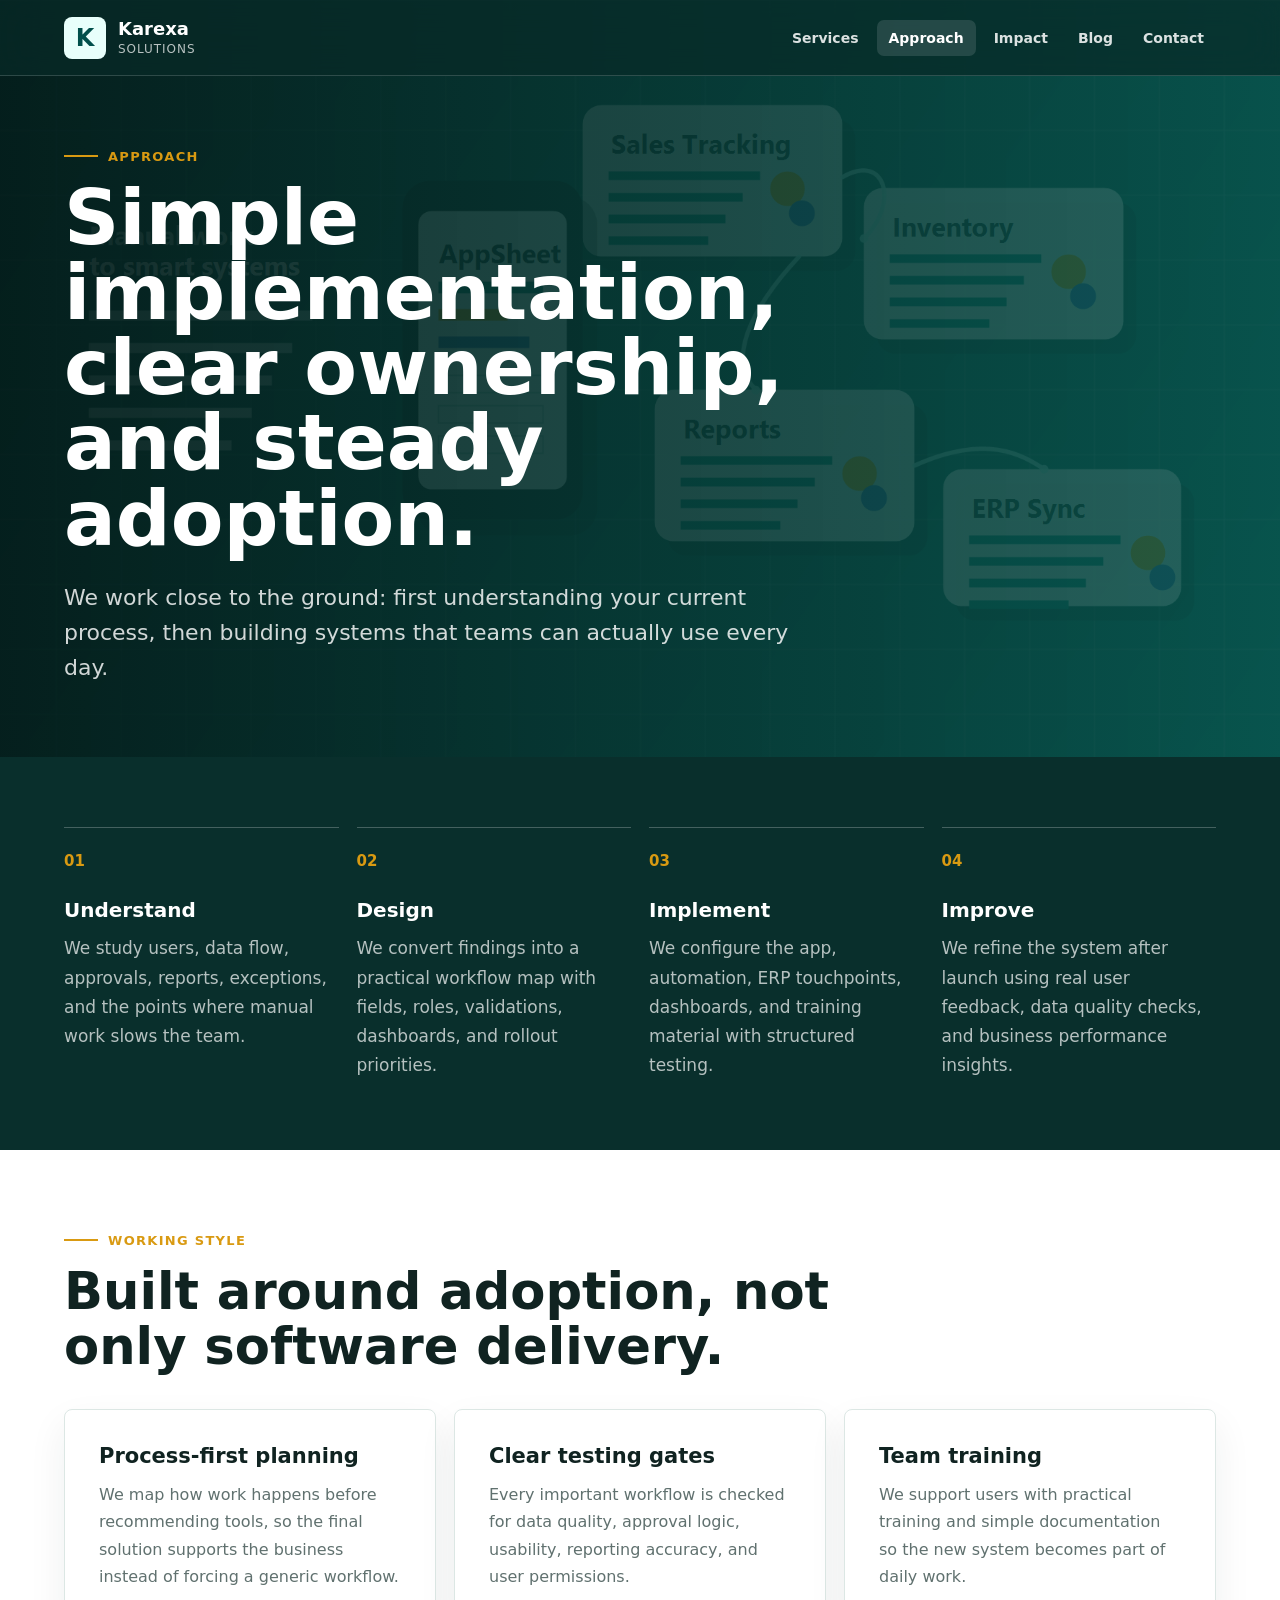
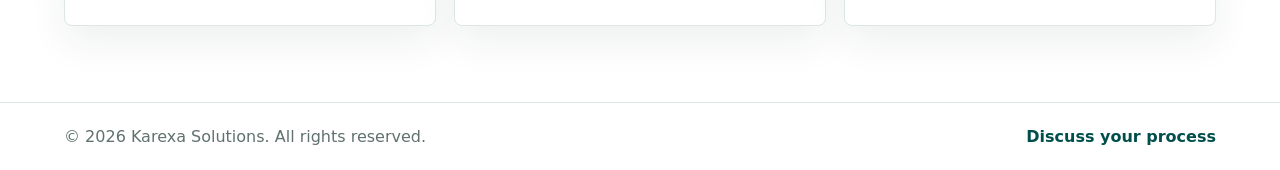
==== approach.html @ 41b02aa0 "Add standalone website pages" ====
<!doctype html>
<html lang="en">
  <head>
    <meta charset="utf-8" />
    <meta name="viewport" content="width=device-width, initial-scale=1" />
    <title>Approach | Karexa Solutions</title>
    <meta
      name="description"
      content="Learn how Karexa Solutions studies, designs, implements, and improves digital workflows for small and growing businesses."
    />
    <link rel="stylesheet" href="site.css" />
  </head>
  <body>
    <header class="site-header">
      <a class="brand" href="index.html" aria-label="Karexa Solutions home">
        <span class="brand-mark">K</span>
        <span>
          <strong>Karexa</strong>
          <small>Solutions</small>
        </span>
      </a>
      <button class="menu-toggle" type="button" aria-expanded="false" aria-controls="site-nav">
        <span></span>
        <span></span>
        <span></span>
      </button>
      <nav id="site-nav" class="site-nav" aria-label="Primary navigation">
        <a href="services.html">Services</a>
        <a class="active" href="approach.html">Approach</a>
        <a href="impact.html">Impact</a>
        <a href="blog.html">Blog</a>
        <a href="contact.html">Contact</a>
      </nav>
    </header>

    <main>
      <section class="page-hero">
        <span class="section-kicker">Approach</span>
        <h1>Simple implementation, clear ownership, and steady adoption.</h1>
        <p>
          We work close to the ground: first understanding your current process,
          then building systems that teams can actually use every day.
        </p>
      </section>

      <section class="approach process-page">
        <div class="steps">
          <article>
            <span>01</span>
            <h3>Understand</h3>
            <p>We study users, data flow, approvals, reports, exceptions, and the points where manual work slows the team.</p>
          </article>
          <article>
            <span>02</span>
            <h3>Design</h3>
            <p>We convert findings into a practical workflow map with fields, roles, validations, dashboards, and rollout priorities.</p>
          </article>
          <article>
            <span>03</span>
            <h3>Implement</h3>
            <p>We configure the app, automation, ERP touchpoints, dashboards, and training material with structured testing.</p>
          </article>
          <article>
            <span>04</span>
            <h3>Improve</h3>
            <p>We refine the system after launch using real user feedback, data quality checks, and business performance insights.</p>
          </article>
        </div>
      </section>

      <section class="section">
        <div class="section-head">
          <span class="section-kicker">Working style</span>
          <h2>Built around adoption, not only software delivery.</h2>
        </div>
        <div class="feature-list">
          <article>
            <h3>Process-first planning</h3>
            <p>We map how work happens before recommending tools, so the final solution supports the business instead of forcing a generic workflow.</p>
          </article>
          <article>
            <h3>Clear testing gates</h3>
            <p>Every important workflow is checked for data quality, approval logic, usability, reporting accuracy, and user permissions.</p>
          </article>
          <article>
            <h3>Team training</h3>
            <p>We support users with practical training and simple documentation so the new system becomes part of daily work.</p>
          </article>
        </div>
      </section>
    </main>

    <footer class="footer">
      <p>&copy; <span id="year"></span> Karexa Solutions. All rights reserved.</p>
      <a href="contact.html">Discuss your process</a>
    </footer>

    <script src="site.js"></script>
  </body>
</html>
---- site.css ----
:root {
  --ink: #102321;
  --muted: #60716f;
  --line: #dce7e4;
  --paper: #ffffff;
  --mist: #f4f8f7;
  --teal: #00796f;
  --teal-dark: #004f4b;
  --blue: #315f9f;
  --gold: #d99a12;
  --coral: #d95845;
  --shadow: 0 22px 60px rgba(12, 43, 40, 0.12);
  font-family: Inter, ui-sans-serif, system-ui, -apple-system, BlinkMacSystemFont, "Segoe UI", sans-serif;
}

* {
  box-sizing: border-box;
}

html {
  scroll-behavior: smooth;
}

body {
  margin: 0;
  color: var(--ink);
  background: var(--paper);
}

body.nav-open {
  overflow: hidden;
}

a {
  color: inherit;
}

.site-header {
  position: fixed;
  inset: 0 0 auto 0;
  z-index: 20;
  display: flex;
  align-items: center;
  justify-content: space-between;
  gap: 24px;
  height: 76px;
  padding: 0 clamp(20px, 5vw, 70px);
  color: #ffffff;
  background: rgba(7, 42, 39, 0.72);
  border-bottom: 1px solid rgba(255, 255, 255, 0.16);
  backdrop-filter: blur(18px);
}

.brand {
  display: inline-flex;
  align-items: center;
  gap: 12px;
  text-decoration: none;
  min-width: 0;
}

.brand-mark {
  display: grid;
  place-items: center;
  width: 42px;
  height: 42px;
  border-radius: 8px;
  color: var(--teal-dark);
  background: #e8fffb;
  font-weight: 850;
  font-size: 24px;
}

.brand strong,
.brand small {
  display: block;
  line-height: 1;
}

.brand strong {
  font-size: 18px;
}

.brand small {
  margin-top: 5px;
  color: rgba(255, 255, 255, 0.72);
  font-size: 12px;
  letter-spacing: 0.08em;
  text-transform: uppercase;
}

.site-nav {
  display: flex;
  align-items: center;
  gap: 6px;
}

.site-nav a {
  padding: 10px 12px;
  border-radius: 7px;
  color: rgba(255, 255, 255, 0.86);
  font-size: 14px;
  font-weight: 700;
  text-decoration: none;
}

.site-nav a:hover,
.site-nav a:focus-visible,
.site-nav a.active {
  color: #ffffff;
  background: rgba(255, 255, 255, 0.12);
  outline: none;
}

.site-nav .nav-dashboard {
  margin-left: 8px;
  color: #07312e;
  background: #e7fffb;
}

.menu-toggle {
  display: none;
  width: 44px;
  height: 44px;
  padding: 0;
  border: 1px solid rgba(255, 255, 255, 0.26);
  border-radius: 8px;
  background: rgba(255, 255, 255, 0.08);
}

.menu-toggle span {
  display: block;
  width: 20px;
  height: 2px;
  margin: 5px auto;
  background: #ffffff;
}

.hero {
  position: relative;
  display: grid;
  align-items: center;
  min-height: min(780px, 88vh);
  padding: 128px clamp(20px, 5vw, 70px) 76px;
  overflow: hidden;
  color: #ffffff;
}

.hero-media,
.hero-overlay {
  position: absolute;
  inset: 0;
}

.hero-media {
  background-image: url("assets/karexa-workflow-hero.png");
  background-size: cover;
  background-position: center;
  transform: scale(1.02);
}

.hero-overlay {
  background:
    linear-gradient(90deg, rgba(4, 29, 27, 0.94) 0%, rgba(4, 29, 27, 0.78) 43%, rgba(4, 29, 27, 0.18) 100%),
    linear-gradient(0deg, rgba(4, 29, 27, 0.62), rgba(4, 29, 27, 0.08));
}

.hero-content {
  position: relative;
  max-width: 780px;
}

.eyebrow,
.section-kicker {
  display: inline-flex;
  align-items: center;
  gap: 10px;
  margin: 0 0 16px;
  color: var(--gold);
  font-size: 13px;
  font-weight: 850;
  letter-spacing: 0.1em;
  text-transform: uppercase;
}

.eyebrow::before,
.section-kicker::before {
  content: "";
  width: 34px;
  height: 2px;
  background: currentColor;
}

h1,
h2,
h3,
p {
  margin: 0;
}

h1 {
  max-width: 720px;
  font-size: clamp(54px, 9vw, 112px);
  line-height: 0.95;
  letter-spacing: 0;
}

.hero-copy {
  max-width: 690px;
  margin-top: 26px;
  color: rgba(255, 255, 255, 0.86);
  font-size: clamp(18px, 2.1vw, 23px);
  line-height: 1.55;
}

.hero-actions {
  display: flex;
  flex-wrap: wrap;
  gap: 14px;
  margin-top: 36px;
}

.button {
  display: inline-flex;
  align-items: center;
  justify-content: center;
  min-height: 48px;
  padding: 0 20px;
  border-radius: 7px;
  font-weight: 800;
  text-decoration: none;
}

.button.primary {
  color: #ffffff;
  background: var(--teal);
}

.button.secondary {
  color: #ffffff;
  border: 1px solid rgba(255, 255, 255, 0.44);
  background: rgba(255, 255, 255, 0.08);
}

.button.full {
  width: 100%;
}

.page-hero {
  padding: 142px clamp(20px, 5vw, 70px) 72px;
  color: #ffffff;
  background:
    linear-gradient(90deg, rgba(4, 29, 27, 0.94), rgba(8, 79, 73, 0.86)),
    url("assets/karexa-workflow-hero.png") center / cover;
}

.page-hero h1 {
  max-width: 900px;
  font-size: clamp(42px, 6vw, 82px);
  line-height: 0.98;
}

.page-hero p {
  max-width: 760px;
  margin-top: 24px;
  color: rgba(255, 255, 255, 0.82);
  font-size: clamp(17px, 2vw, 22px);
  line-height: 1.6;
}

.intro,
.section,
.approach,
.impact,
.contact {
  padding: 76px clamp(20px, 5vw, 70px);
}

.intro {
  display: grid;
  grid-template-columns: minmax(0, 0.86fr) minmax(0, 1.14fr);
  gap: clamp(28px, 5vw, 80px);
  align-items: start;
  background: var(--mist);
}

.intro h2,
.section-head h2,
.impact h2,
.contact h2 {
  font-size: clamp(30px, 4vw, 52px);
  line-height: 1.08;
  letter-spacing: 0;
}

.intro p,
.service-card p,
.steps p,
.contact p {
  color: var(--muted);
  font-size: 17px;
  line-height: 1.72;
}

.section-head {
  max-width: 860px;
  margin-bottom: 34px;
}

.service-grid {
  display: grid;
  grid-template-columns: repeat(5, minmax(0, 1fr));
  gap: 16px;
}

.service-card {
  min-width: 0;
  padding: 24px;
  border: 1px solid var(--line);
  border-radius: 8px;
  background: #ffffff;
  box-shadow: 0 16px 38px rgba(18, 49, 46, 0.07);
}

.service-icon {
  display: grid;
  place-items: center;
  width: 48px;
  height: 48px;
  margin-bottom: 22px;
  border-radius: 8px;
  color: #ffffff;
  background: var(--teal-dark);
  font-size: 14px;
  font-weight: 850;
}

.service-card:nth-child(2) .service-icon {
  background: var(--blue);
}

.service-card:nth-child(3) .service-icon {
  background: var(--gold);
  color: #2e2100;
}

.service-card:nth-child(4) .service-icon {
  background: var(--coral);
}

.service-card h3,
.steps h3 {
  margin-bottom: 12px;
  font-size: 20px;
  line-height: 1.2;
}

.detail-grid,
.blog-grid,
.metric-grid,
.feature-list {
  display: grid;
  gap: 18px;
}

.detail-grid {
  grid-template-columns: repeat(2, minmax(0, 1fr));
}

.detail-card,
.blog-card,
.metric-grid article,
.feature-list article {
  min-width: 0;
  padding: clamp(24px, 3vw, 34px);
  border: 1px solid var(--line);
  border-radius: 8px;
  background: #ffffff;
  box-shadow: 0 16px 38px rgba(18, 49, 46, 0.07);
}

.detail-card.wide {
  grid-column: 1 / -1;
}

.detail-card h2,
.blog-card h2 {
  margin-bottom: 14px;
  font-size: clamp(24px, 3vw, 34px);
  line-height: 1.08;
}

.detail-card p,
.blog-card p,
.metric-grid p,
.feature-list p {
  color: var(--muted);
  font-size: 16px;
  line-height: 1.72;
}

.detail-card ul {
  margin: 20px 0 0;
  padding-left: 20px;
  color: var(--ink);
  line-height: 1.8;
}

.detail-card li + li {
  margin-top: 8px;
}

.approach {
  background: #092f2c;
  color: #ffffff;
}

.approach .section-head h2 {
  color: #ffffff;
}

.steps {
  display: grid;
  grid-template-columns: repeat(4, minmax(0, 1fr));
  gap: 18px;
}

.steps article {
  padding-top: 24px;
  border-top: 1px solid rgba(255, 255, 255, 0.24);
}

.steps span {
  display: block;
  margin-bottom: 28px;
  color: var(--gold);
  font-weight: 900;
  font-size: 15px;
}

.steps p {
  color: rgba(255, 255, 255, 0.7);
}

.process-page {
  padding-top: 70px;
  padding-bottom: 70px;
}

.impact {
  display: grid;
  grid-template-columns: 1fr 1fr;
  gap: 18px;
  background: var(--mist);
}

.impact > div {
  padding: clamp(26px, 4vw, 46px);
  border-radius: 8px;
  background: #ffffff;
  border: 1px solid var(--line);
}

.impact h2 {
  font-size: clamp(26px, 3vw, 40px);
}

.use-case-list {
  display: flex;
  flex-wrap: wrap;
  gap: 12px;
}

.use-case-list span {
  display: inline-flex;
  align-items: center;
  min-height: 44px;
  padding: 0 16px;
  border: 1px solid var(--line);
  border-radius: 7px;
  color: var(--teal-dark);
  background: #f7fbfa;
  font-weight: 800;
}

.feature-list {
  grid-template-columns: repeat(3, minmax(0, 1fr));
}

.feature-list h3,
.metric-grid strong {
  display: block;
  margin-bottom: 12px;
  font-size: 21px;
  line-height: 1.2;
}

.metric-grid {
  grid-template-columns: repeat(4, minmax(0, 1fr));
}

.metric-grid strong {
  color: var(--teal-dark);
}

.contact-page {
  margin: 0;
}

.blog-grid {
  grid-template-columns: repeat(4, minmax(0, 1fr));
}

.blog-card span {
  display: inline-flex;
  margin-bottom: 18px;
  color: var(--gold);
  font-size: 13px;
  font-weight: 850;
  letter-spacing: 0.08em;
  text-transform: uppercase;
}

.blog-card h2 {
  font-size: clamp(22px, 2.4vw, 30px);
}

.blog-card a {
  display: inline-flex;
  margin-top: 22px;
  color: var(--teal-dark);
  font-weight: 850;
  text-decoration: none;
}

.contact {
  display: grid;
  grid-template-columns: minmax(0, 1fr) 380px;
  gap: clamp(28px, 6vw, 90px);
  align-items: center;
  color: #ffffff;
  background: linear-gradient(135deg, #07312e 0%, #0d6058 100%);
}

.contact p {
  max-width: 680px;
  margin-top: 20px;
  color: rgba(255, 255, 255, 0.72);
}

.contact-panel {
  padding: 22px;
  border: 1px solid rgba(255, 255, 255, 0.18);
  border-radius: 8px;
  background: rgba(255, 255, 255, 0.1);
  box-shadow: var(--shadow);
}

.contact-line {
  display: block;
  padding: 16px 0;
  border-bottom: 1px solid rgba(255, 255, 255, 0.18);
  text-decoration: none;
}

.contact-line span,
.contact-line strong {
  display: block;
}

.contact-line span {
  margin-bottom: 6px;
  color: rgba(255, 255, 255, 0.62);
  font-size: 13px;
  font-weight: 800;
  text-transform: uppercase;
}

.contact-line strong {
  overflow-wrap: anywhere;
  font-size: 18px;
}

.contact-panel .button {
  margin-top: 18px;
}

.footer {
  display: flex;
  justify-content: space-between;
  gap: 18px;
  padding: 24px clamp(20px, 5vw, 70px);
  color: var(--muted);
  background: #ffffff;
  border-top: 1px solid var(--line);
}

.footer a {
  color: var(--teal-dark);
  font-weight: 800;
  text-decoration: none;
}

@media (max-width: 1180px) {
  .service-grid {
    grid-template-columns: repeat(2, minmax(0, 1fr));
  }

  .steps,
  .blog-grid,
  .metric-grid {
    grid-template-columns: repeat(2, minmax(0, 1fr));
  }

  .feature-list {
    grid-template-columns: 1fr;
  }
}

@media (max-width: 820px) {
  .site-header {
    height: 70px;
  }

  .menu-toggle {
    display: block;
  }

  .site-nav {
    position: fixed;
    inset: 70px 0 auto 0;
    display: none;
    padding: 18px 20px 24px;
    background: rgba(6, 39, 36, 0.98);
    border-bottom: 1px solid rgba(255, 255, 255, 0.14);
  }

  body.nav-open .site-nav {
    display: grid;
    gap: 6px;
  }

  .site-nav .nav-dashboard {
    margin-left: 0;
    text-align: center;
  }

  .hero {
    min-height: 760px;
    padding-top: 114px;
  }

  .hero-overlay {
    background: linear-gradient(90deg, rgba(4, 29, 27, 0.94), rgba(4, 29, 27, 0.68));
  }

  .intro,
  .impact,
  .contact {
    grid-template-columns: 1fr;
  }

  .contact {
    padding-bottom: 44px;
  }

  .contact-panel {
    width: 100%;
  }
}

@media (max-width: 620px) {
  .brand small {
    display: none;
  }

  .hero-actions,
  .button {
    width: 100%;
  }

  .service-grid,
  .steps,
  .detail-grid,
  .blog-grid,
  .metric-grid {
    grid-template-columns: 1fr;
  }

  .intro,
  .section,
  .approach,
  .impact,
  .contact {
    padding-top: 54px;
    padding-bottom: 54px;
  }

  .footer {
    flex-direction: column;
  }
}
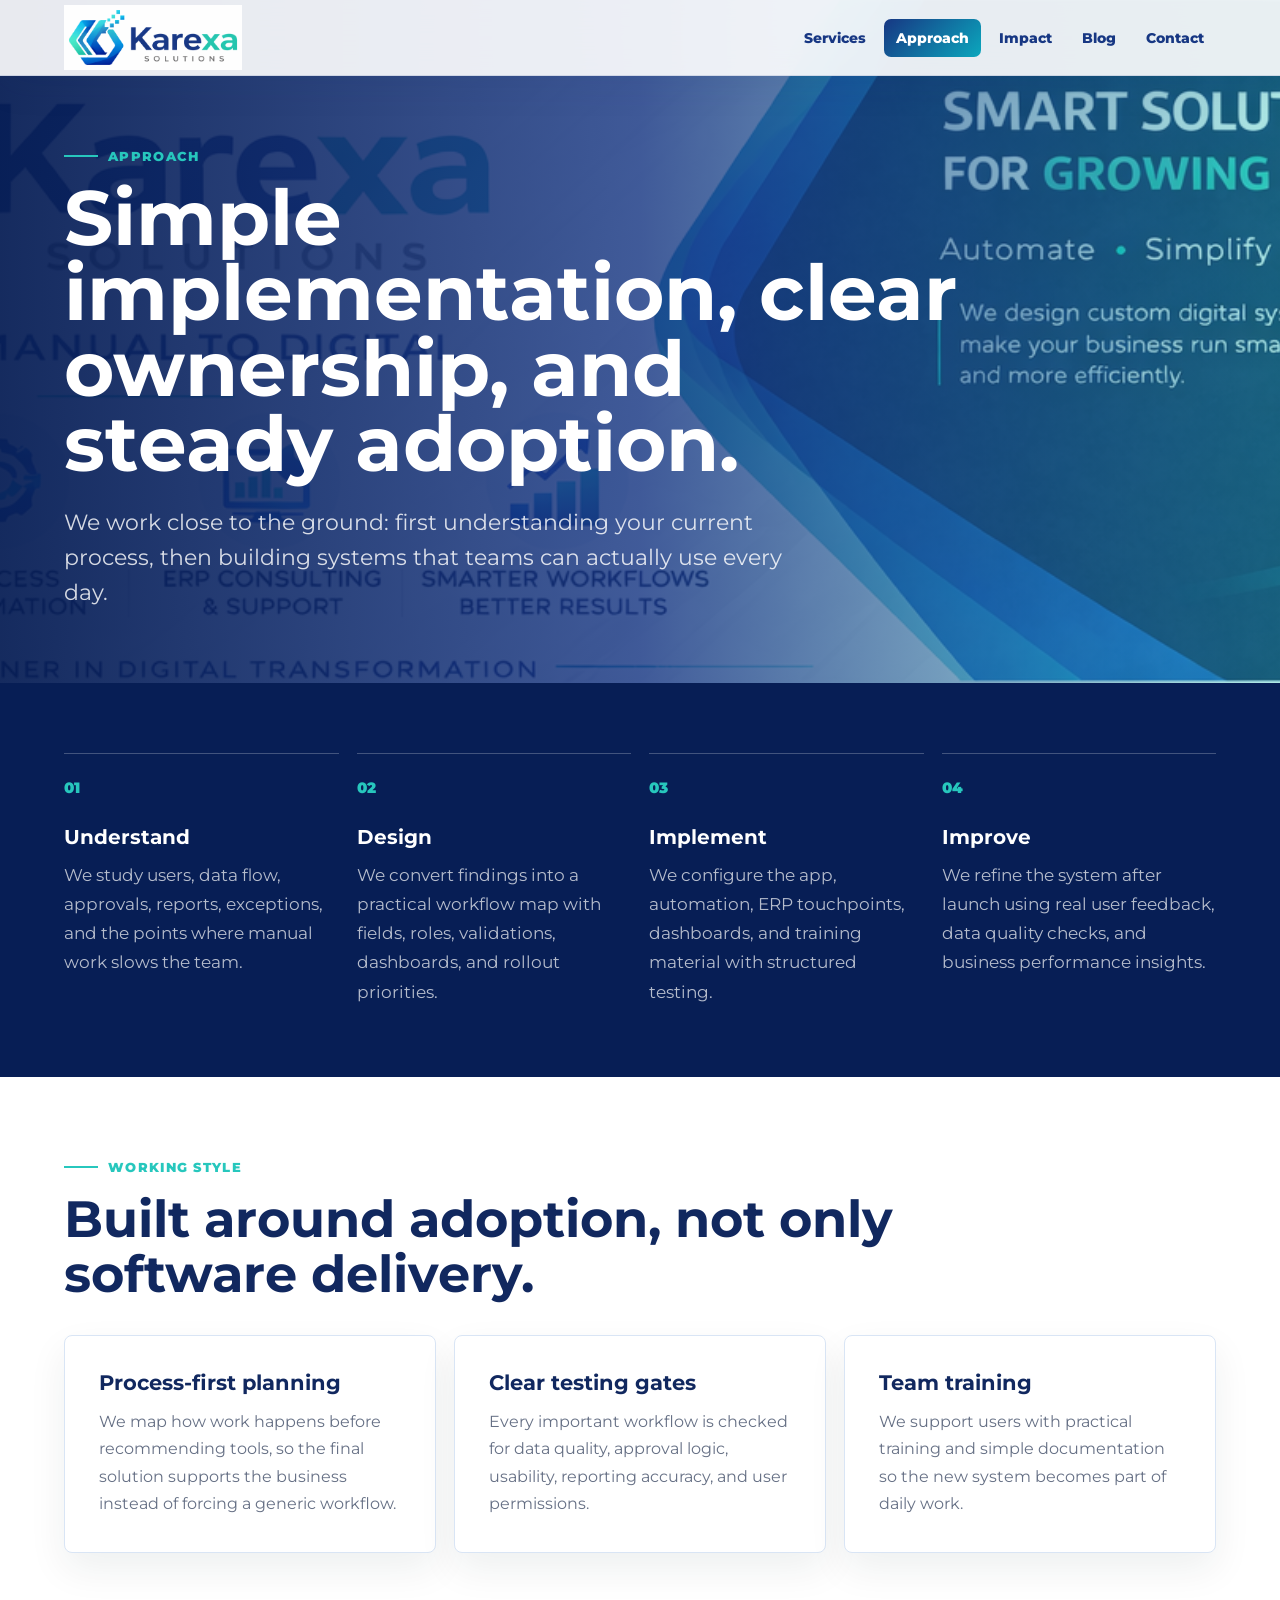
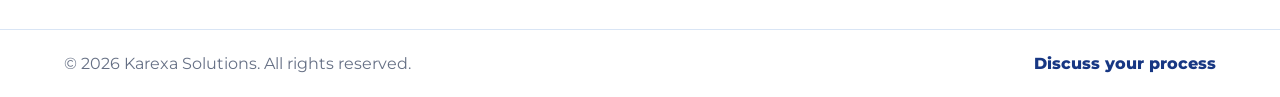
==== commit 9855dbc8: "Apply Karexa brand identity" ====
--- a/approach.html
+++ b/approach.html
@@ -13,11 +13,7 @@
   <body>
     <header class="site-header">
       <a class="brand" href="index.html" aria-label="Karexa Solutions home">
-        <span class="brand-mark">K</span>
-        <span>
-          <strong>Karexa</strong>
-          <small>Solutions</small>
-        </span>
+        <img class="brand-logo" src="assets/karexa-logo-web.png" alt="Karexa Solutions" />
       </a>
       <button class="menu-toggle" type="button" aria-expanded="false" aria-controls="site-nav">
         <span></span>
--- a/site.css
+++ b/site.css
@@ -1,16 +1,20 @@
+@import url("https://fonts.googleapis.com/css2?family=Montserrat:wght@400;500;600;700;800;900&display=swap");
+
 :root {
-  --ink: #102321;
-  --muted: #60716f;
-  --line: #dce7e4;
+  --ink: #11285f;
+  --muted: #667085;
+  --line: #d9e5f5;
   --paper: #ffffff;
-  --mist: #f4f8f7;
-  --teal: #00796f;
-  --teal-dark: #004f4b;
-  --blue: #315f9f;
-  --gold: #d99a12;
-  --coral: #d95845;
-  --shadow: 0 22px 60px rgba(12, 43, 40, 0.12);
-  font-family: Inter, ui-sans-serif, system-ui, -apple-system, BlinkMacSystemFont, "Segoe UI", sans-serif;
+  --mist: #f6fbff;
+  --teal: #27c7bd;
+  --teal-dark: #0ba7bd;
+  --blue: #176bd6;
+  --navy: #173783;
+  --deep-navy: #071e55;
+  --gold: #27c7bd;
+  --coral: #1698df;
+  --shadow: 0 24px 62px rgba(13, 45, 105, 0.14);
+  font-family: Montserrat, ui-sans-serif, system-ui, -apple-system, BlinkMacSystemFont, "Segoe UI", sans-serif;
 }
 
 * {
@@ -45,9 +49,10 @@
   gap: 24px;
   height: 76px;
   padding: 0 clamp(20px, 5vw, 70px);
-  color: #ffffff;
-  background: rgba(7, 42, 39, 0.72);
-  border-bottom: 1px solid rgba(255, 255, 255, 0.16);
+  color: var(--ink);
+  background: rgba(255, 255, 255, 0.9);
+  border-bottom: 1px solid rgba(23, 55, 131, 0.12);
+  box-shadow: 0 12px 34px rgba(8, 36, 93, 0.08);
   backdrop-filter: blur(18px);
 }
 
@@ -59,34 +64,10 @@
   min-width: 0;
 }
 
-.brand-mark {
-  display: grid;
-  place-items: center;
-  width: 42px;
-  height: 42px;
-  border-radius: 8px;
-  color: var(--teal-dark);
-  background: #e8fffb;
-  font-weight: 850;
-  font-size: 24px;
-}
-
-.brand strong,
-.brand small {
+.brand-logo {
   display: block;
-  line-height: 1;
-}
-
-.brand strong {
-  font-size: 18px;
-}
-
-.brand small {
-  margin-top: 5px;
-  color: rgba(255, 255, 255, 0.72);
-  font-size: 12px;
-  letter-spacing: 0.08em;
-  text-transform: uppercase;
+  width: clamp(138px, 15vw, 178px);
+  height: auto;
 }
 
 .site-nav {
@@ -98,9 +79,9 @@
 .site-nav a {
   padding: 10px 12px;
   border-radius: 7px;
-  color: rgba(255, 255, 255, 0.86);
+  color: var(--navy);
   font-size: 14px;
-  font-weight: 700;
+  font-weight: 800;
   text-decoration: none;
 }
 
@@ -108,7 +89,7 @@
 .site-nav a:focus-visible,
 .site-nav a.active {
   color: #ffffff;
-  background: rgba(255, 255, 255, 0.12);
+  background: linear-gradient(135deg, var(--navy), var(--teal-dark));
   outline: none;
 }
 
@@ -123,9 +104,9 @@
   width: 44px;
   height: 44px;
   padding: 0;
-  border: 1px solid rgba(255, 255, 255, 0.26);
+  border: 1px solid rgba(23, 55, 131, 0.22);
   border-radius: 8px;
-  background: rgba(255, 255, 255, 0.08);
+  background: rgba(23, 55, 131, 0.06);
 }
 
 .menu-toggle span {
@@ -133,7 +114,7 @@
   width: 20px;
   height: 2px;
   margin: 5px auto;
-  background: #ffffff;
+  background: var(--navy);
 }
 
 .hero {
@@ -153,7 +134,7 @@
 }
 
 .hero-media {
-  background-image: url("assets/karexa-workflow-hero.png");
+  background-image: url("assets/karexa-cover-web.png");
   background-size: cover;
   background-position: center;
   transform: scale(1.02);
@@ -161,8 +142,8 @@
 
 .hero-overlay {
   background:
-    linear-gradient(90deg, rgba(4, 29, 27, 0.94) 0%, rgba(4, 29, 27, 0.78) 43%, rgba(4, 29, 27, 0.18) 100%),
-    linear-gradient(0deg, rgba(4, 29, 27, 0.62), rgba(4, 29, 27, 0.08));
+    linear-gradient(90deg, rgba(7, 30, 85, 0.94) 0%, rgba(7, 30, 85, 0.74) 42%, rgba(7, 30, 85, 0.12) 100%),
+    linear-gradient(0deg, rgba(7, 30, 85, 0.5), rgba(39, 199, 189, 0.08));
 }
 
 .hero-content {
@@ -176,7 +157,7 @@
   align-items: center;
   gap: 10px;
   margin: 0 0 16px;
-  color: var(--gold);
+  color: var(--teal);
   font-size: 13px;
   font-weight: 850;
   letter-spacing: 0.1em;
@@ -233,7 +214,8 @@
 
 .button.primary {
   color: #ffffff;
-  background: var(--teal);
+  background: linear-gradient(135deg, var(--blue), var(--teal));
+  box-shadow: 0 14px 30px rgba(22, 107, 214, 0.22);
 }
 
 .button.secondary {
@@ -250,8 +232,8 @@
   padding: 142px clamp(20px, 5vw, 70px) 72px;
   color: #ffffff;
   background:
-    linear-gradient(90deg, rgba(4, 29, 27, 0.94), rgba(8, 79, 73, 0.86)),
-    url("assets/karexa-workflow-hero.png") center / cover;
+    linear-gradient(90deg, rgba(7, 30, 85, 0.94), rgba(23, 55, 131, 0.82), rgba(39, 199, 189, 0.36)),
+    url("assets/karexa-cover-web.png") center / cover;
 }
 
 .page-hero h1 {
@@ -330,22 +312,22 @@
   margin-bottom: 22px;
   border-radius: 8px;
   color: #ffffff;
-  background: var(--teal-dark);
+  background: linear-gradient(135deg, var(--teal), var(--blue));
   font-size: 14px;
   font-weight: 850;
 }
 
 .service-card:nth-child(2) .service-icon {
-  background: var(--blue);
+  background: linear-gradient(135deg, var(--blue), var(--navy));
 }
 
 .service-card:nth-child(3) .service-icon {
-  background: var(--gold);
-  color: #2e2100;
+  background: linear-gradient(135deg, var(--teal), #7df4ed);
+  color: var(--deep-navy);
 }
 
 .service-card:nth-child(4) .service-icon {
-  background: var(--coral);
+  background: linear-gradient(135deg, #1698df, var(--teal));
 }
 
 .service-card h3,
@@ -411,7 +393,7 @@
 }
 
 .approach {
-  background: #092f2c;
+  background: var(--deep-navy);
   color: #ffffff;
 }
 
@@ -433,7 +415,7 @@
 .steps span {
   display: block;
   margin-bottom: 28px;
-  color: var(--gold);
+  color: var(--teal);
   font-weight: 900;
   font-size: 15px;
 }
@@ -478,8 +460,8 @@
   padding: 0 16px;
   border: 1px solid var(--line);
   border-radius: 7px;
-  color: var(--teal-dark);
-  background: #f7fbfa;
+  color: var(--navy);
+  background: #f5fbff;
   font-weight: 800;
 }
 
@@ -500,7 +482,7 @@
 }
 
 .metric-grid strong {
-  color: var(--teal-dark);
+  color: var(--navy);
 }
 
 .contact-page {
@@ -514,7 +496,7 @@
 .blog-card span {
   display: inline-flex;
   margin-bottom: 18px;
-  color: var(--gold);
+  color: var(--teal-dark);
   font-size: 13px;
   font-weight: 850;
   letter-spacing: 0.08em;
@@ -528,7 +510,7 @@
 .blog-card a {
   display: inline-flex;
   margin-top: 22px;
-  color: var(--teal-dark);
+  color: var(--navy);
   font-weight: 850;
   text-decoration: none;
 }
@@ -539,7 +521,9 @@
   gap: clamp(28px, 6vw, 90px);
   align-items: center;
   color: #ffffff;
-  background: linear-gradient(135deg, #07312e 0%, #0d6058 100%);
+  background:
+    linear-gradient(135deg, rgba(7, 30, 85, 0.96) 0%, rgba(23, 55, 131, 0.92) 58%, rgba(39, 199, 189, 0.88) 100%),
+    url("assets/karexa-cover-web.png") center / cover;
 }
 
 .contact p {
@@ -596,7 +580,7 @@
 }
 
 .footer a {
-  color: var(--teal-dark);
+  color: var(--navy);
   font-weight: 800;
   text-decoration: none;
 }
@@ -631,8 +615,12 @@
     inset: 70px 0 auto 0;
     display: none;
     padding: 18px 20px 24px;
-    background: rgba(6, 39, 36, 0.98);
+    background: rgba(7, 30, 85, 0.98);
     border-bottom: 1px solid rgba(255, 255, 255, 0.14);
+  }
+
+  .site-nav a {
+    color: rgba(255, 255, 255, 0.88);
   }
 
   body.nav-open .site-nav {
@@ -651,7 +639,7 @@
   }
 
   .hero-overlay {
-    background: linear-gradient(90deg, rgba(4, 29, 27, 0.94), rgba(4, 29, 27, 0.68));
+    background: linear-gradient(90deg, rgba(7, 30, 85, 0.94), rgba(7, 30, 85, 0.72));
   }
 
   .intro,
@@ -670,8 +658,8 @@
 }
 
 @media (max-width: 620px) {
-  .brand small {
-    display: none;
+  .brand-logo {
+    width: 136px;
   }
 
   .hero-actions,
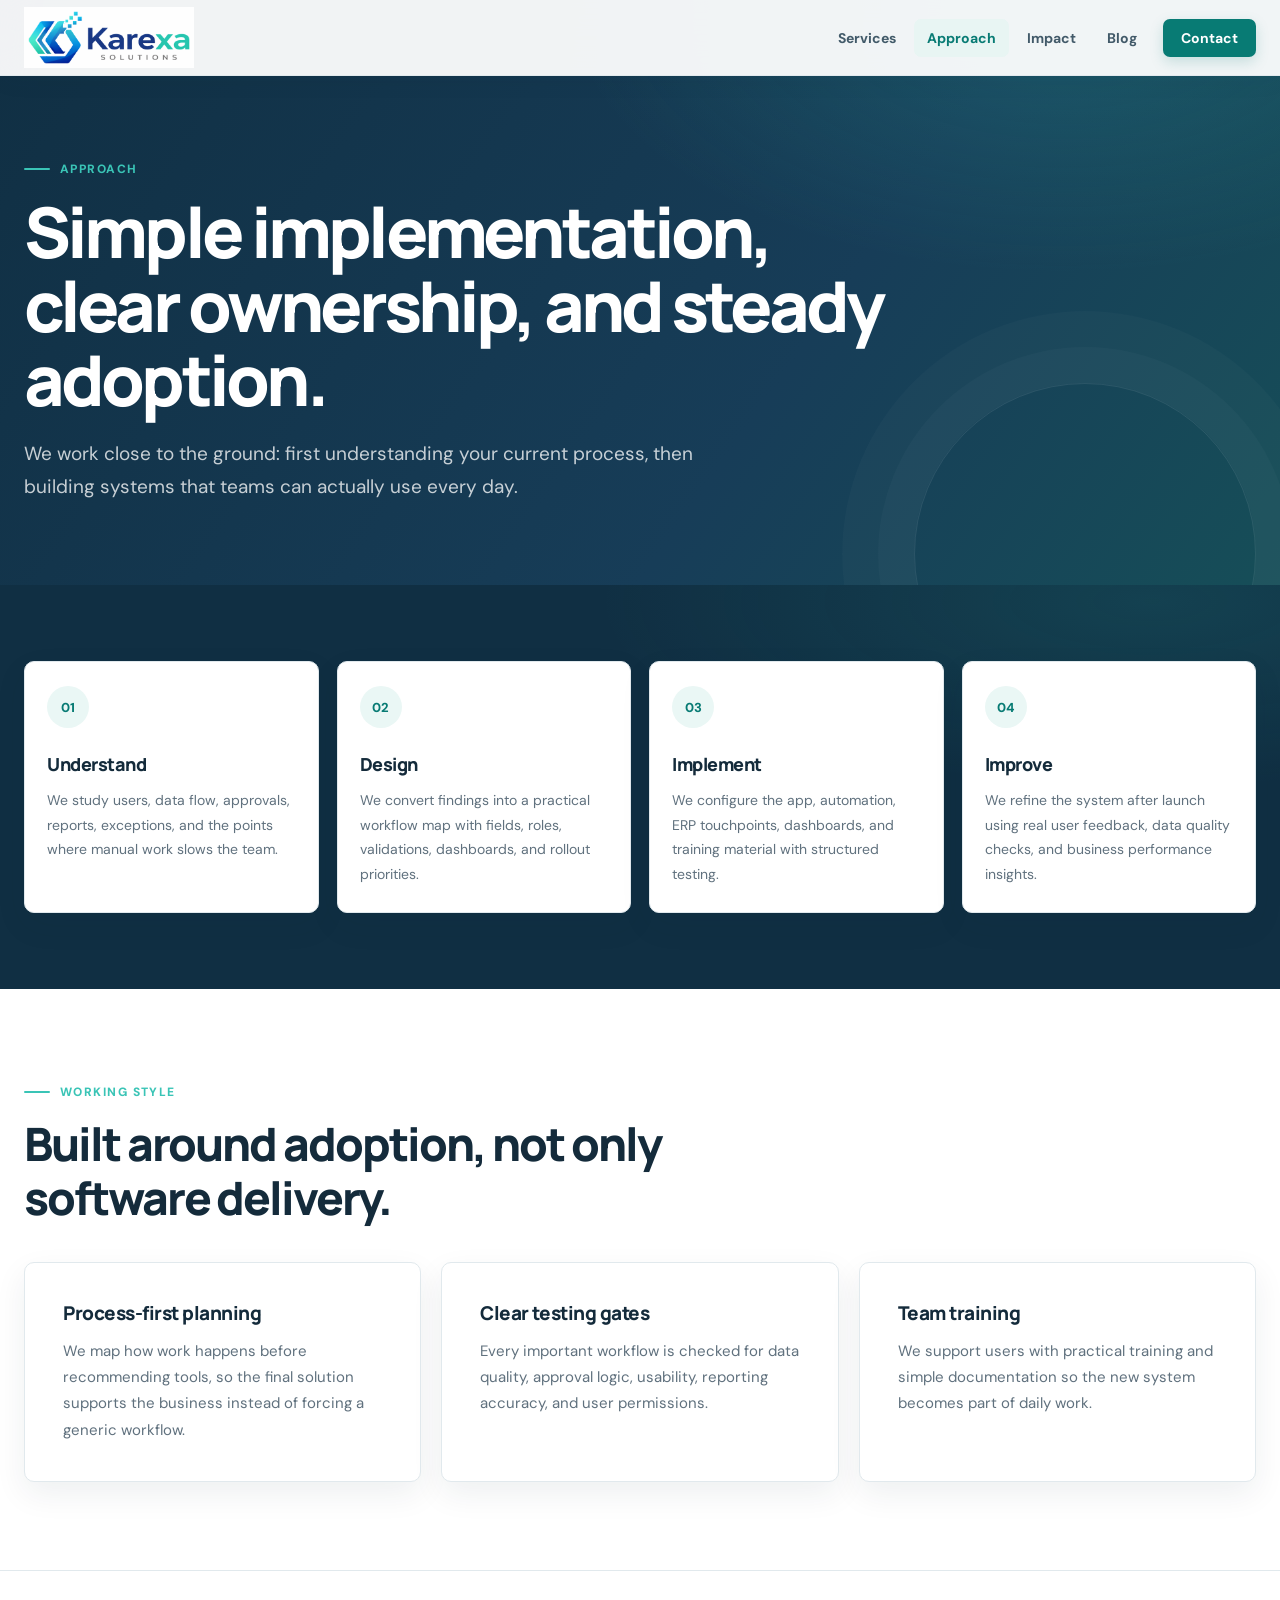
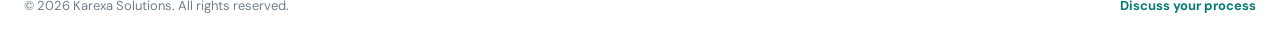
==== commit 9d52e5f6: "Redesign website with a cohesive professional layout Co-authored-by: Copilot <223556219+Copilot@user" ====
--- a/approach.html
+++ b/approach.html
@@ -8,7 +8,7 @@
       name="description"
       content="Learn how Karexa Solutions studies, designs, implements, and improves digital workflows for small and growing businesses."
     />
-    <link rel="stylesheet" href="site.css" />
+    <link rel="stylesheet" href="site.css?v=professional-20261020" />
   </head>
   <body>
     <header class="site-header">
--- a/site.css
+++ b/site.css
@@ -1,20 +1,26 @@
-@import url("https://fonts.googleapis.com/css2?family=Montserrat:wght@400;500;600;700;800;900&display=swap");
+@import url("https://fonts.googleapis.com/css2?family=DM+Sans:wght@400;500;600;700&family=Manrope:wght@400;500;600;700;800&display=swap");
 
 :root {
-  --ink: #11285f;
-  --muted: #667085;
-  --line: #d9e5f5;
+  color-scheme: light;
+  --ink: #142b3b;
+  --muted: #60717e;
+  --line: #e1e9ed;
   --paper: #ffffff;
-  --mist: #f6fbff;
-  --teal: #27c7bd;
-  --teal-dark: #0ba7bd;
-  --blue: #176bd6;
-  --navy: #173783;
-  --deep-navy: #071e55;
-  --gold: #27c7bd;
-  --coral: #1698df;
-  --shadow: 0 24px 62px rgba(13, 45, 105, 0.14);
-  font-family: Montserrat, ui-sans-serif, system-ui, -apple-system, BlinkMacSystemFont, "Segoe UI", sans-serif;
+  --mist: #f4f8f8;
+  --teal: #0c9b91;
+  --teal-dark: #087b74;
+  --blue: #2468c9;
+  --navy: #173d58;
+  --deep-navy: #102f43;
+  --gold: #e7a938;
+  --shadow: 0 22px 60px rgba(20, 43, 59, 0.12);
+  --soft-shadow: 0 12px 32px rgba(20, 43, 59, 0.07);
+  --content-width: 1240px;
+  font-family: "DM Sans", ui-sans-serif, system-ui, -apple-system, BlinkMacSystemFont, "Segoe UI", sans-serif;
+  font-synthesis: none;
+  text-rendering: optimizeLegibility;
+  -webkit-font-smoothing: antialiased;
+  -moz-osx-font-smoothing: grayscale;
 }
 
 * {
@@ -23,6 +29,7 @@
 
 html {
   scroll-behavior: smooth;
+  scroll-padding-top: 92px;
 }
 
 body {
@@ -39,64 +46,83 @@
   color: inherit;
 }
 
+button,
+input,
+select,
+textarea {
+  font: inherit;
+}
+
 .site-header {
   position: fixed;
-  inset: 0 0 auto 0;
+  inset: 0 0 auto;
   z-index: 20;
   display: flex;
   align-items: center;
   justify-content: space-between;
-  gap: 24px;
+  gap: 28px;
   height: 76px;
-  padding: 0 clamp(20px, 5vw, 70px);
-  color: var(--ink);
-  background: rgba(255, 255, 255, 0.9);
-  border-bottom: 1px solid rgba(23, 55, 131, 0.12);
-  box-shadow: 0 12px 34px rgba(8, 36, 93, 0.08);
+  padding: 0 max(24px, calc((100vw - var(--content-width)) / 2));
+  border-bottom: 1px solid rgba(225, 233, 237, 0.86);
+  background: rgba(255, 255, 255, 0.94);
+  box-shadow: 0 5px 24px rgba(20, 43, 59, 0.045);
   backdrop-filter: blur(18px);
 }
 
 .brand {
   display: inline-flex;
   align-items: center;
-  gap: 12px;
+  min-width: 0;
   text-decoration: none;
-  min-width: 0;
 }
 
 .brand-logo {
   display: block;
-  width: clamp(138px, 15vw, 178px);
+  width: clamp(138px, 15vw, 170px);
   height: auto;
 }
 
 .site-nav {
   display: flex;
   align-items: center;
-  gap: 6px;
+  gap: 5px;
 }
 
 .site-nav a {
-  padding: 10px 12px;
+  padding: 10px 13px;
   border-radius: 7px;
-  color: var(--navy);
+  color: #425a69;
   font-size: 14px;
-  font-weight: 800;
+  font-weight: 700;
   text-decoration: none;
+  transition: color 160ms ease, background 160ms ease;
 }
 
 .site-nav a:hover,
-.site-nav a:focus-visible,
+.site-nav a:focus-visible {
+  color: var(--teal-dark);
+  background: #edf8f6;
+  outline: none;
+}
+
 .site-nav a.active {
+  color: var(--teal-dark);
+  background: #e8f5f3;
+}
+
+.site-nav a:last-child {
+  margin-left: 8px;
+  padding-right: 18px;
+  padding-left: 18px;
   color: #ffffff;
-  background: linear-gradient(135deg, var(--navy), var(--teal-dark));
-  outline: none;
-}
-
-.site-nav .nav-dashboard {
-  margin-left: 8px;
-  color: #07312e;
-  background: #e7fffb;
+  background: var(--teal-dark);
+  box-shadow: 0 5px 14px rgba(8, 123, 116, 0.18);
+}
+
+.site-nav a:last-child:hover,
+.site-nav a:last-child:focus-visible {
+  color: #ffffff;
+  background: #066a64;
 }
 
 .menu-toggle {
@@ -104,51 +130,59 @@
   width: 44px;
   height: 44px;
   padding: 0;
-  border: 1px solid rgba(23, 55, 131, 0.22);
-  border-radius: 8px;
-  background: rgba(23, 55, 131, 0.06);
+  border: 1px solid var(--line);
+  border-radius: 9px;
+  background: #ffffff;
+  cursor: pointer;
 }
 
 .menu-toggle span {
   display: block;
-  width: 20px;
+  width: 19px;
   height: 2px;
   margin: 5px auto;
+  border-radius: 2px;
   background: var(--navy);
 }
 
 .hero {
   position: relative;
   display: grid;
-  align-items: center;
-  min-height: min(780px, 88vh);
-  padding: 128px clamp(20px, 5vw, 70px) 76px;
+  align-items: start;
+  min-height: 710px;
+  padding: max(128px, calc(76px + 28.125vw + 46px)) max(24px, calc((100vw - var(--content-width)) / 2)) 88px;
   overflow: hidden;
   color: #ffffff;
+  background:
+    radial-gradient(ellipse at 82% 78%, rgba(14, 155, 145, 0.22), transparent 34%),
+    linear-gradient(135deg, #102f43 0%, #173d58 58%, #124f5a 100%);
 }
 
 .hero-media,
 .hero-overlay {
   position: absolute;
-  inset: 0;
 }
 
 .hero-media {
+  inset: 76px 0 auto;
+  height: 28.125vw;
   background-image: url("assets/karexa-cover-web.png");
-  background-size: cover;
-  background-position: center;
-  transform: scale(1.02);
+  background-position: center top;
+  background-repeat: no-repeat;
+  background-size: 100% 100%;
 }
 
 .hero-overlay {
+  inset: calc(76px + 28.125vw) 0 0;
   background:
-    linear-gradient(90deg, rgba(7, 30, 85, 0.94) 0%, rgba(7, 30, 85, 0.74) 42%, rgba(7, 30, 85, 0.12) 100%),
-    linear-gradient(0deg, rgba(7, 30, 85, 0.5), rgba(39, 199, 189, 0.08));
+    radial-gradient(ellipse at 82% 80%, rgba(17, 158, 147, 0.16), transparent 42%),
+    linear-gradient(90deg, rgba(16, 47, 67, 0.98), rgba(23, 61, 88, 0.94) 64%, rgba(18, 79, 90, 0.88));
 }
 
 .hero-content {
   position: relative;
-  max-width: 780px;
+  z-index: 1;
+  width: min(100%, 790px);
 }
 
 .eyebrow,
@@ -157,19 +191,22 @@
   align-items: center;
   gap: 10px;
   margin: 0 0 16px;
-  color: var(--teal);
-  font-size: 13px;
-  font-weight: 850;
-  letter-spacing: 0.1em;
+  color: #3ac4b6;
+  font-size: 12px;
+  font-weight: 800;
+  letter-spacing: 0.12em;
+  line-height: 1.5;
   text-transform: uppercase;
 }
 
 .eyebrow::before,
 .section-kicker::before {
+  width: 26px;
+  height: 2px;
+  flex: 0 0 auto;
+  border-radius: 2px;
+  background: currentColor;
   content: "";
-  width: 34px;
-  height: 2px;
-  background: currentColor;
 }
 
 h1,
@@ -179,49 +216,73 @@
   margin: 0;
 }
 
+h1,
+h2,
+h3 {
+  font-family: Manrope, "DM Sans", ui-sans-serif, system-ui, sans-serif;
+}
+
 h1 {
-  max-width: 720px;
-  font-size: clamp(54px, 9vw, 112px);
-  line-height: 0.95;
-  letter-spacing: 0;
+  max-width: 780px;
+  font-size: clamp(48px, 7vw, 82px);
+  font-weight: 800;
+  letter-spacing: -0.055em;
+  line-height: 1.02;
 }
 
 .hero-copy {
-  max-width: 690px;
-  margin-top: 26px;
-  color: rgba(255, 255, 255, 0.86);
-  font-size: clamp(18px, 2.1vw, 23px);
-  line-height: 1.55;
+  max-width: 700px;
+  margin-top: 23px;
+  color: rgba(255, 255, 255, 0.78);
+  font-size: clamp(17px, 1.8vw, 20px);
+  line-height: 1.75;
 }
 
 .hero-actions {
   display: flex;
   flex-wrap: wrap;
-  gap: 14px;
-  margin-top: 36px;
+  gap: 12px;
+  margin-top: 30px;
 }
 
 .button {
   display: inline-flex;
+  min-height: 50px;
   align-items: center;
   justify-content: center;
-  min-height: 48px;
-  padding: 0 20px;
+  padding: 0 22px;
+  border: 1px solid transparent;
   border-radius: 7px;
+  font-size: 14px;
   font-weight: 800;
+  text-align: center;
   text-decoration: none;
+  transition: transform 160ms ease, background 160ms ease, box-shadow 160ms ease;
+}
+
+.button:hover {
+  transform: translateY(-2px);
 }
 
 .button.primary {
   color: #ffffff;
-  background: linear-gradient(135deg, var(--blue), var(--teal));
-  box-shadow: 0 14px 30px rgba(22, 107, 214, 0.22);
+  background: var(--teal);
+  box-shadow: 0 9px 22px rgba(12, 155, 145, 0.22);
+}
+
+.button.primary:hover {
+  background: var(--teal-dark);
+  box-shadow: 0 12px 28px rgba(12, 155, 145, 0.28);
 }
 
 .button.secondary {
   color: #ffffff;
-  border: 1px solid rgba(255, 255, 255, 0.44);
-  background: rgba(255, 255, 255, 0.08);
+  border-color: rgba(255, 255, 255, 0.34);
+  background: rgba(255, 255, 255, 0.06);
+}
+
+.button.secondary:hover {
+  background: rgba(255, 255, 255, 0.13);
 }
 
 .button.full {
@@ -229,25 +290,49 @@
 }
 
 .page-hero {
-  padding: 142px clamp(20px, 5vw, 70px) 72px;
+  position: relative;
+  padding: 154px max(24px, calc((100vw - var(--content-width)) / 2)) 82px;
+  overflow: hidden;
   color: #ffffff;
   background:
-    linear-gradient(90deg, rgba(7, 30, 85, 0.94), rgba(23, 55, 131, 0.82), rgba(39, 199, 189, 0.36)),
-    url("assets/karexa-cover-web.png") center / cover;
+    radial-gradient(ellipse at 83% 0%, rgba(45, 185, 169, 0.22), transparent 33%),
+    linear-gradient(125deg, #102f43 0%, #173d58 62%, #164e58 100%);
+}
+
+.page-hero::after {
+  position: absolute;
+  right: max(24px, calc((100vw - var(--content-width)) / 2));
+  bottom: -140px;
+  width: 340px;
+  height: 340px;
+  border: 1px solid rgba(255, 255, 255, 0.09);
+  border-radius: 50%;
+  box-shadow: 0 0 0 36px rgba(255, 255, 255, 0.025), 0 0 0 72px rgba(255, 255, 255, 0.02);
+  content: "";
+  pointer-events: none;
 }
 
 .page-hero h1 {
+  position: relative;
+  z-index: 1;
   max-width: 900px;
-  font-size: clamp(42px, 6vw, 82px);
-  line-height: 0.98;
+  font-size: clamp(40px, 6vw, 70px);
+  line-height: 1.06;
 }
 
 .page-hero p {
-  max-width: 760px;
-  margin-top: 24px;
-  color: rgba(255, 255, 255, 0.82);
-  font-size: clamp(17px, 2vw, 22px);
-  line-height: 1.6;
+  position: relative;
+  z-index: 1;
+  max-width: 710px;
+  margin-top: 20px;
+  color: rgba(255, 255, 255, 0.76);
+  font-size: clamp(16px, 1.7vw, 19px);
+  line-height: 1.75;
+}
+
+.page-hero .section-kicker {
+  position: relative;
+  z-index: 1;
 }
 
 .intro,
@@ -255,13 +340,13 @@
 .approach,
 .impact,
 .contact {
-  padding: 76px clamp(20px, 5vw, 70px);
+  padding: 88px max(24px, calc((100vw - var(--content-width)) / 2));
 }
 
 .intro {
   display: grid;
-  grid-template-columns: minmax(0, 0.86fr) minmax(0, 1.14fr);
-  gap: clamp(28px, 5vw, 80px);
+  grid-template-columns: minmax(0, 0.9fr) minmax(0, 1.1fr);
+  gap: clamp(30px, 6vw, 86px);
   align-items: start;
   background: var(--mist);
 }
@@ -270,9 +355,10 @@
 .section-head h2,
 .impact h2,
 .contact h2 {
-  font-size: clamp(30px, 4vw, 52px);
-  line-height: 1.08;
-  letter-spacing: 0;
+  font-size: clamp(29px, 3.6vw, 46px);
+  font-weight: 800;
+  letter-spacing: -0.045em;
+  line-height: 1.16;
 }
 
 .intro p,
@@ -280,13 +366,22 @@
 .steps p,
 .contact p {
   color: var(--muted);
-  font-size: 17px;
-  line-height: 1.72;
+  font-size: 16px;
+  line-height: 1.8;
+}
+
+.intro p {
+  max-width: 650px;
+  padding-top: 4px;
 }
 
 .section-head {
-  max-width: 860px;
-  margin-bottom: 34px;
+  max-width: 790px;
+  margin-bottom: 38px;
+}
+
+.section-head h2 {
+  color: var(--ink);
 }
 
 .service-grid {
@@ -297,44 +392,61 @@
 
 .service-card {
   min-width: 0;
-  padding: 24px;
+  padding: 26px 22px;
   border: 1px solid var(--line);
-  border-radius: 8px;
+  border-radius: 10px;
   background: #ffffff;
-  box-shadow: 0 16px 38px rgba(18, 49, 46, 0.07);
+  box-shadow: var(--soft-shadow);
+  transition: transform 180ms ease, box-shadow 180ms ease, border-color 180ms ease;
+}
+
+.service-card:hover,
+.detail-card:hover,
+.blog-card:hover,
+.feature-list article:hover {
+  transform: translateY(-4px);
+  border-color: #c6dedb;
+  box-shadow: var(--shadow);
 }
 
 .service-icon {
   display: grid;
-  place-items: center;
   width: 48px;
   height: 48px;
+  place-items: center;
   margin-bottom: 22px;
-  border-radius: 8px;
-  color: #ffffff;
-  background: linear-gradient(135deg, var(--teal), var(--blue));
-  font-size: 14px;
-  font-weight: 850;
+  border: 1px solid #d6efec;
+  border-radius: 10px;
+  color: var(--teal-dark);
+  background: #eff9f7;
+  font-size: 13px;
+  font-weight: 800;
 }
 
 .service-card:nth-child(2) .service-icon {
-  background: linear-gradient(135deg, var(--blue), var(--navy));
+  color: #2d61a8;
+  border-color: #dce8f6;
+  background: #f1f6fc;
 }
 
 .service-card:nth-child(3) .service-icon {
-  background: linear-gradient(135deg, var(--teal), #7df4ed);
-  color: var(--deep-navy);
-}
-
-.service-card:nth-child(4) .service-icon {
-  background: linear-gradient(135deg, #1698df, var(--teal));
+  color: #94620f;
+  border-color: #f4e8ca;
+  background: #fff9eb;
 }
 
 .service-card h3,
 .steps h3 {
   margin-bottom: 12px;
-  font-size: 20px;
-  line-height: 1.2;
+  font-size: 18px;
+  font-weight: 800;
+  letter-spacing: -0.025em;
+  line-height: 1.35;
+}
+
+.service-card p {
+  font-size: 14px;
+  line-height: 1.7;
 }
 
 .detail-grid,
@@ -342,7 +454,7 @@
 .metric-grid,
 .feature-list {
   display: grid;
-  gap: 18px;
+  gap: 20px;
 }
 
 .detail-grid {
@@ -354,11 +466,12 @@
 .metric-grid article,
 .feature-list article {
   min-width: 0;
-  padding: clamp(24px, 3vw, 34px);
+  padding: clamp(26px, 3.2vw, 38px);
   border: 1px solid var(--line);
-  border-radius: 8px;
+  border-radius: 10px;
   background: #ffffff;
-  box-shadow: 0 16px 38px rgba(18, 49, 46, 0.07);
+  box-shadow: var(--soft-shadow);
+  transition: transform 180ms ease, box-shadow 180ms ease, border-color 180ms ease;
 }
 
 .detail-card.wide {
@@ -368,8 +481,10 @@
 .detail-card h2,
 .blog-card h2 {
   margin-bottom: 14px;
-  font-size: clamp(24px, 3vw, 34px);
-  line-height: 1.08;
+  font-size: clamp(23px, 2.7vw, 32px);
+  font-weight: 800;
+  letter-spacing: -0.04em;
+  line-height: 1.18;
 }
 
 .detail-card p,
@@ -377,15 +492,16 @@
 .metric-grid p,
 .feature-list p {
   color: var(--muted);
-  font-size: 16px;
-  line-height: 1.72;
+  font-size: 15px;
+  line-height: 1.75;
 }
 
 .detail-card ul {
   margin: 20px 0 0;
   padding-left: 20px;
-  color: var(--ink);
-  line-height: 1.8;
+  color: #38505e;
+  font-size: 14px;
+  line-height: 1.75;
 }
 
 .detail-card li + li {
@@ -393,8 +509,10 @@
 }
 
 .approach {
-  background: var(--deep-navy);
   color: #ffffff;
+  background:
+    radial-gradient(ellipse at 90% 4%, rgba(45, 185, 169, 0.13), transparent 34%),
+    var(--deep-navy);
 }
 
 .approach .section-head h2 {
@@ -408,61 +526,97 @@
 }
 
 .steps article {
-  padding-top: 24px;
-  border-top: 1px solid rgba(255, 255, 255, 0.24);
+  min-width: 0;
+  padding: 24px 22px 26px;
+  border: 1px solid rgba(255, 255, 255, 0.14);
+  border-radius: 10px;
+  background: rgba(255, 255, 255, 0.045);
 }
 
 .steps span {
-  display: block;
-  margin-bottom: 28px;
-  color: var(--teal);
-  font-weight: 900;
-  font-size: 15px;
+  display: grid;
+  width: 42px;
+  height: 42px;
+  place-items: center;
+  margin-bottom: 24px;
+  border-radius: 50%;
+  color: #82e0d5;
+  background: rgba(58, 196, 182, 0.12);
+  font-size: 13px;
+  font-weight: 800;
+}
+
+.steps h3 {
+  color: #ffffff;
 }
 
 .steps p {
-  color: rgba(255, 255, 255, 0.7);
+  color: rgba(255, 255, 255, 0.68);
+  font-size: 14px;
+  line-height: 1.75;
 }
 
 .process-page {
-  padding-top: 70px;
-  padding-bottom: 70px;
+  padding-top: 76px;
+  padding-bottom: 76px;
+}
+
+.process-page .steps article {
+  border-color: var(--line);
+  background: #ffffff;
+  box-shadow: var(--soft-shadow);
+}
+
+.process-page .steps span {
+  color: var(--teal-dark);
+  background: #eaf7f5;
+}
+
+.process-page .steps h3 {
+  color: var(--ink);
+}
+
+.process-page .steps p {
+  color: var(--muted);
 }
 
 .impact {
   display: grid;
-  grid-template-columns: 1fr 1fr;
-  gap: 18px;
+  grid-template-columns: repeat(2, minmax(0, 1fr));
+  gap: 20px;
   background: var(--mist);
 }
 
 .impact > div {
-  padding: clamp(26px, 4vw, 46px);
-  border-radius: 8px;
+  min-width: 0;
+  padding: clamp(28px, 4vw, 48px);
+  border: 1px solid var(--line);
+  border-radius: 10px;
   background: #ffffff;
-  border: 1px solid var(--line);
+  box-shadow: var(--soft-shadow);
 }
 
 .impact h2 {
-  font-size: clamp(26px, 3vw, 40px);
+  font-size: clamp(24px, 2.8vw, 36px);
 }
 
 .use-case-list {
   display: flex;
   flex-wrap: wrap;
-  gap: 12px;
+  gap: 11px;
 }
 
 .use-case-list span {
   display: inline-flex;
+  min-height: 42px;
   align-items: center;
-  min-height: 44px;
   padding: 0 16px;
-  border: 1px solid var(--line);
-  border-radius: 7px;
-  color: var(--navy);
-  background: #f5fbff;
-  font-weight: 800;
+  border: 1px solid #dce9e8;
+  border-radius: 999px;
+  color: #345668;
+  background: #f7fbfa;
+  font-size: 14px;
+  font-weight: 700;
 }
 
 .feature-list {
@@ -473,8 +627,10 @@
 .metric-grid strong {
   display: block;
   margin-bottom: 12px;
-  font-size: 21px;
-  line-height: 1.2;
+  font-size: 19px;
+  font-weight: 800;
+  letter-spacing: -0.025em;
+  line-height: 1.3;
 }
 
 .metric-grid {
@@ -482,7 +638,7 @@
 }
 
 .metric-grid strong {
-  color: var(--navy);
+  color: var(--teal-dark);
 }
 
 .contact-page {
@@ -491,59 +647,86 @@
 
 .blog-grid {
   grid-template-columns: repeat(4, minmax(0, 1fr));
+}
+
+.blog-card {
+  display: flex;
+  flex-direction: column;
+  align-items: flex-start;
 }
 
 .blog-card span {
   display: inline-flex;
   margin-bottom: 18px;
+  padding: 6px 10px;
+  border-radius: 999px;
   color: var(--teal-dark);
-  font-size: 13px;
-  font-weight: 850;
+  background: #edf8f6;
+  font-size: 11px;
+  font-weight: 800;
   letter-spacing: 0.08em;
   text-transform: uppercase;
 }
 
 .blog-card h2 {
-  font-size: clamp(22px, 2.4vw, 30px);
+  font-size: clamp(21px, 2.25vw, 27px);
 }
 
 .blog-card a {
   display: inline-flex;
-  margin-top: 22px;
-  color: var(--navy);
-  font-weight: 850;
+  align-items: center;
+  gap: 8px;
+  margin-top: auto;
+  padding-top: 22px;
+  color: var(--teal-dark);
+  font-size: 14px;
+  font-weight: 800;
   text-decoration: none;
+}
+
+.blog-card a::after {
+  content: "→";
+  transition: transform 160ms ease;
+}
+
+.blog-card a:hover::after {
+  transform: translateX(3px);
 }
 
 .contact {
   display: grid;
-  grid-template-columns: minmax(0, 1fr) 380px;
-  gap: clamp(28px, 6vw, 90px);
+  grid-template-columns: minmax(0, 1fr) 370px;
+  gap: clamp(32px, 6vw, 88px);
   align-items: center;
   color: #ffffff;
   background:
-    linear-gradient(135deg, rgba(7, 30, 85, 0.96) 0%, rgba(23, 55, 131, 0.92) 58%, rgba(39, 199, 189, 0.88) 100%),
-    url("assets/karexa-cover-web.png") center / cover;
+    radial-gradient(ellipse at 86% 4%, rgba(45, 185, 169, 0.16), transparent 36%),
+    linear-gradient(125deg, #102f43, #173d58 66%, #164e58);
+}
+
+.contact h2 {
+  color: #ffffff;
 }
 
 .contact p {
   max-width: 680px;
-  margin-top: 20px;
-  color: rgba(255, 255, 255, 0.72);
+  margin-top: 18px;
+  color: rgba(255, 255, 255, 0.74);
 }
 
 .contact-panel {
-  padding: 22px;
-  border: 1px solid rgba(255, 255, 255, 0.18);
-  border-radius: 8px;
-  background: rgba(255, 255, 255, 0.1);
-  box-shadow: var(--shadow);
+  padding: 24px;
+  border: 1px solid rgba(255, 255, 255, 0.15);
+  border-radius: 10px;
+  background: rgba(255, 255, 255, 0.075);
+  box-shadow: 0 20px 52px rgba(5, 25, 38, 0.2);
+  backdrop-filter: blur(8px);
 }
 
 .contact-line {
   display: block;
-  padding: 16px 0;
-  border-bottom: 1px solid rgba(255, 255, 255, 0.18);
+  padding: 15px 0;
+  border-bottom: 1px solid rgba(255, 255, 255, 0.14);
   text-decoration: none;
 }
 
@@ -555,39 +738,189 @@
 .contact-line span {
   margin-bottom: 6px;
   color: rgba(255, 255, 255, 0.62);
-  font-size: 13px;
+  font-size: 11px;
   font-weight: 800;
+  letter-spacing: 0.1em;
   text-transform: uppercase;
 }
 
 .contact-line strong {
   overflow-wrap: anywhere;
-  font-size: 18px;
+  color: #ffffff;
+  font-size: 16px;
 }
 
 .contact-panel .button {
   margin-top: 18px;
+}
+
+.inquiry-section,
+.admin-section {
+  background: var(--mist);
+}
+
+.inquiry-section .section-head p {
+  margin-top: 14px;
+  color: var(--muted);
+  font-size: 16px;
+  line-height: 1.7;
+}
+
+.inquiry-form,
+.admin-card {
+  padding: clamp(24px, 4vw, 42px);
+  border: 1px solid var(--line);
+  border-radius: 10px;
+  background: #ffffff;
+  box-shadow: var(--soft-shadow);
+}
+
+.inquiry-form {
+  max-width: 940px;
+}
+
+.form-grid {
+  display: grid;
+  grid-template-columns: repeat(2, minmax(0, 1fr));
+  gap: 20px;
+}
+
+.form-grid label,
+.admin-login-form label {
+  display: grid;
+  gap: 8px;
+  color: #344e5d;
+  font-size: 13px;
+  font-weight: 700;
+}
+
+.form-field-wide {
+  grid-column: 1 / -1;
+}
+
+.inquiry-form input,
+.inquiry-form select,
+.inquiry-form textarea,
+.admin-login-form input {
+  width: 100%;
+  min-height: 50px;
+  padding: 12px 14px;
+  border: 1px solid #cfdbdf;
+  border-radius: 7px;
+  color: var(--ink);
+  background: #ffffff;
+  font-size: 15px;
+}
+
+.inquiry-form textarea {
+  min-height: 145px;
+  resize: vertical;
+}
+
+.inquiry-form input::placeholder,
+.inquiry-form textarea::placeholder {
+  color: #98a7ae;
+}
+
+.inquiry-form input:focus-visible,
+.inquiry-form select:focus-visible,
+.inquiry-form textarea:focus-visible,
+.admin-login-form input:focus-visible {
+  border-color: var(--teal);
+  outline: 3px solid rgba(12, 155, 145, 0.15);
+}
+
+.inquiry-form > .button {
+  margin-top: 22px;
+  border: 0;
+  cursor: pointer;
+}
+
+.inquiry-form > .button:disabled,
+.admin-login-form > .button:disabled {
+  cursor: wait;
+  opacity: 0.65;
+}
+
+.form-status {
+  margin-top: 16px;
+  color: #9b2c2c;
+  font-size: 14px;
+  line-height: 1.6;
+}
+
+.form-status:empty {
+  display: none;
+}
+
+.form-status.success {
+  color: #176b45;
+}
+
+.thanks-dialog {
+  width: min(92vw, 520px);
+  padding: 0;
+  border: 1px solid var(--line);
+  border-radius: 12px;
+  color: var(--ink);
+  background: #ffffff;
+  box-shadow: var(--shadow);
+}
+
+.thanks-dialog::backdrop {
+  background: rgba(16, 47, 67, 0.68);
+  backdrop-filter: blur(4px);
+}
+
+.thanks-content {
+  padding: clamp(28px, 6vw, 46px);
+}
+
+.thanks-content h2 {
+  margin-bottom: 14px;
+  font-size: clamp(28px, 5vw, 38px);
+  letter-spacing: -0.04em;
+  line-height: 1.1;
+}
+
+.thanks-content p {
+  color: var(--muted);
+  line-height: 1.7;
+}
+
+.thanks-content form {
+  margin-top: 26px;
+}
+
+.thanks-content button {
+  border: 0;
+  cursor: pointer;
 }
 
 .footer {
   display: flex;
   justify-content: space-between;
   gap: 18px;
-  padding: 24px clamp(20px, 5vw, 70px);
-  color: var(--muted);
+  padding: 26px max(24px, calc((100vw - var(--content-width)) / 2));
+  color: #71818b;
   background: #ffffff;
   border-top: 1px solid var(--line);
+  font-size: 13px;
 }
 
 .footer a {
-  color: var(--navy);
-  font-weight: 800;
+  color: var(--teal-dark);
+  font-weight: 700;
   text-decoration: none;
+}
+
+.footer a:hover {
+  text-decoration: underline;
 }
 
 @media (max-width: 1180px) {
   .service-grid {
-    grid-template-columns: repeat(2, minmax(0, 1fr));
+    grid-template-columns: repeat(3, minmax(0, 1fr));
   }
 
   .steps,
@@ -604,6 +937,8 @@
 @media (max-width: 820px) {
   .site-header {
     height: 70px;
+    padding-right: 20px;
+    padding-left: 20px;
   }
 
   .menu-toggle {
@@ -612,66 +947,66 @@
 
   .site-nav {
     position: fixed;
-    inset: 70px 0 auto 0;
+    inset: 70px 0 auto;
     display: none;
-    padding: 18px 20px 24px;
-    background: rgba(7, 30, 85, 0.98);
-    border-bottom: 1px solid rgba(255, 255, 255, 0.14);
-  }
-
-  .site-nav a {
-    color: rgba(255, 255, 255, 0.88);
+    padding: 14px 20px 22px;
+    border-bottom: 1px solid rgba(255, 255, 255, 0.12);
+    background: #102f43;
+    box-shadow: 0 18px 32px rgba(16, 47, 67, 0.2);
+  }
+
+  .site-nav a,
+  .site-nav a.active {
+    padding: 13px 14px;
+    color: rgba(255, 255, 255, 0.86);
+    background: transparent;
+  }
+
+  .site-nav a:last-child {
+    margin: 6px 0 0;
+    color: #ffffff;
+    background: var(--teal-dark);
+  }
+
+  .site-nav a:hover,
+  .site-nav a:focus-visible,
+  .site-nav a.active {
+    color: #ffffff;
+    background: rgba(255, 255, 255, 0.1);
+  }
+
+  .site-nav a:last-child:hover {
+    background: #066a64;
   }
 
   body.nav-open .site-nav {
     display: grid;
-    gap: 6px;
-  }
-
-  .site-nav .nav-dashboard {
-    margin-left: 0;
-    text-align: center;
+    gap: 4px;
   }
 
   .hero {
-    min-height: 760px;
-    padding-top: 114px;
+    min-height: 690px;
+    padding: max(112px, calc(70px + 28.125vw + 34px)) 24px 72px;
+  }
+
+  .hero-media {
+    top: 70px;
   }
 
   .hero-overlay {
-    background: linear-gradient(90deg, rgba(7, 30, 85, 0.94), rgba(7, 30, 85, 0.72));
+    top: calc(70px + 28.125vw);
+    background:
+      radial-gradient(ellipse at 80% 75%, rgba(14, 155, 145, 0.18), transparent 44%),
+      linear-gradient(180deg, rgba(16, 47, 67, 0.88), #102f43 72%);
+  }
+
+  .page-hero {
+    padding: 130px 24px 68px;
   }
 
   .intro,
   .impact,
   .contact {
-    grid-template-columns: 1fr;
-  }
-
-  .contact {
-    padding-bottom: 44px;
-  }
-
-  .contact-panel {
-    width: 100%;
-  }
-}
-
-@media (max-width: 620px) {
-  .brand-logo {
-    width: 136px;
-  }
-
-  .hero-actions,
-  .button {
-    width: 100%;
-  }
-
-  .service-grid,
-  .steps,
-  .detail-grid,
-  .blog-grid,
-  .metric-grid {
     grid-template-columns: 1fr;
   }
 
@@ -680,11 +1015,118 @@
   .approach,
   .impact,
   .contact {
-    padding-top: 54px;
-    padding-bottom: 54px;
+    padding-top: 68px;
+    padding-bottom: 68px;
+  }
+
+  .contact {
+    gap: 30px;
+  }
+
+  .contact-panel {
+    width: min(100%, 520px);
+  }
+}
+
+@media (max-width: 620px) {
+  .brand-logo {
+    width: 136px;
+  }
+
+  .hero {
+    min-height: 700px;
+    padding-top: max(110px, calc(70px + 28.125vw + 30px));
+  }
+
+  .hero-actions,
+  .hero-actions .button {
+    width: 100%;
+  }
+
+  .hero-actions {
+    gap: 10px;
+    margin-top: 24px;
+  }
+
+  .hero h1 {
+    font-size: clamp(46px, 12vw, 62px);
+  }
+
+  .hero-copy {
+    margin-top: 18px;
+    font-size: 16px;
+    line-height: 1.7;
+  }
+
+  .page-hero {
+    padding: 122px 22px 58px;
+  }
+
+  .page-hero h1 {
+    font-size: clamp(38px, 10vw, 54px);
+  }
+
+  .page-hero p {
+    margin-top: 16px;
+    font-size: 16px;
+  }
+
+  .service-grid,
+  .steps,
+  .detail-grid,
+  .blog-grid,
+  .metric-grid,
+  .form-grid {
+    grid-template-columns: 1fr;
+  }
+
+  .detail-card.wide,
+  .form-field-wide {
+    grid-column: auto;
+  }
+
+  .intro,
+  .section,
+  .approach,
+  .impact,
+  .contact {
+    padding: 56px 22px;
+  }
+
+  .section-head {
+    margin-bottom: 28px;
+  }
+
+  .intro h2,
+  .section-head h2,
+  .impact h2,
+  .contact h2 {
+    font-size: clamp(28px, 8vw, 36px);
+  }
+
+  .service-card,
+  .detail-card,
+  .blog-card,
+  .metric-grid article,
+  .feature-list article {
+    padding: 24px;
+  }
+
+  .inquiry-form {
+    padding: 22px;
   }
 
   .footer {
     flex-direction: column;
-  }
-}
+    padding: 22px;
+  }
+}
+
+@media (prefers-reduced-motion: reduce) {
+  *,
+  *::before,
+  *::after {
+    scroll-behavior: auto !important;
+    transition-duration: 0.01ms !important;
+  }
+}
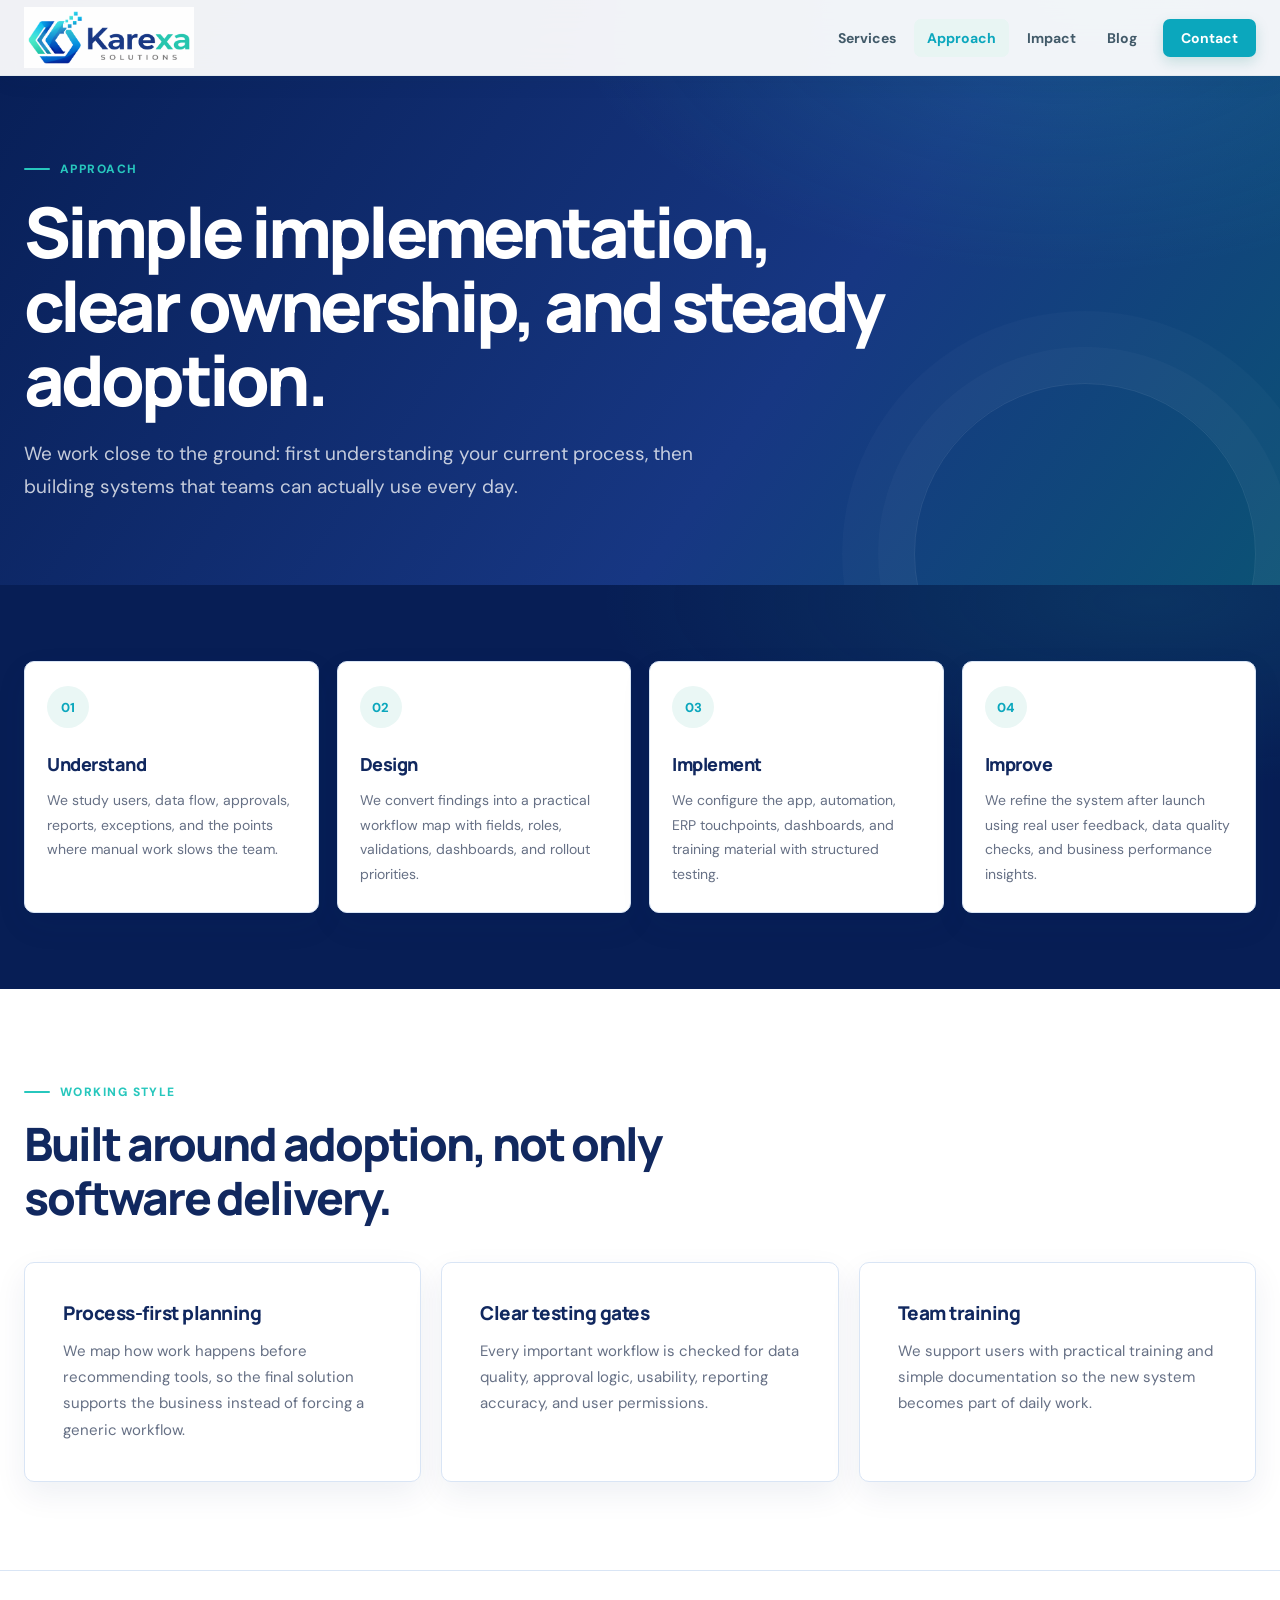
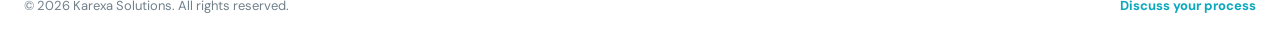
==== commit 9240b5c8: "Blend cover into branded homepage background Co-authored-by: Copilot <223556219+Copilot@users.norepl" ====
--- a/approach.html
+++ b/approach.html
@@ -8,7 +8,7 @@
       name="description"
       content="Learn how Karexa Solutions studies, designs, implements, and improves digital workflows for small and growing businesses."
     />
-    <link rel="stylesheet" href="site.css?v=professional-20261020" />
+    <link rel="stylesheet" href="site.css?v=logo-theme-background-20261020" />
   </head>
   <body>
     <header class="site-header">
--- a/site.css
+++ b/site.css
@@ -2,19 +2,19 @@
 
 :root {
   color-scheme: light;
-  --ink: #142b3b;
-  --muted: #60717e;
-  --line: #e1e9ed;
+  --ink: #11285f;
+  --muted: #667085;
+  --line: #d9e5f5;
   --paper: #ffffff;
-  --mist: #f4f8f8;
-  --teal: #0c9b91;
-  --teal-dark: #087b74;
-  --blue: #2468c9;
-  --navy: #173d58;
-  --deep-navy: #102f43;
-  --gold: #e7a938;
-  --shadow: 0 22px 60px rgba(20, 43, 59, 0.12);
-  --soft-shadow: 0 12px 32px rgba(20, 43, 59, 0.07);
+  --mist: #f5f9fd;
+  --teal: #27c7bd;
+  --teal-dark: #0ba7bd;
+  --blue: #176bd6;
+  --navy: #173783;
+  --deep-navy: #071e55;
+  --gold: #27c7bd;
+  --shadow: 0 22px 60px rgba(13, 45, 105, 0.14);
+  --soft-shadow: 0 12px 32px rgba(13, 45, 105, 0.07);
   --content-width: 1240px;
   font-family: "DM Sans", ui-sans-serif, system-ui, -apple-system, BlinkMacSystemFont, "Segoe UI", sans-serif;
   font-synthesis: none;
@@ -154,29 +154,15 @@
   overflow: hidden;
   color: #ffffff;
   background:
-    radial-gradient(ellipse at 82% 78%, rgba(14, 155, 145, 0.22), transparent 34%),
-    linear-gradient(135deg, #102f43 0%, #173d58 58%, #124f5a 100%);
-}
-
-.hero-media,
-.hero-overlay {
-  position: absolute;
-}
-
-.hero-media {
-  inset: 76px 0 auto;
-  height: 28.125vw;
-  background-image: url("assets/karexa-cover-web.png");
-  background-position: center top;
-  background-repeat: no-repeat;
-  background-size: 100% 100%;
-}
-
-.hero-overlay {
-  inset: calc(76px + 28.125vw) 0 0;
-  background:
-    radial-gradient(ellipse at 82% 80%, rgba(17, 158, 147, 0.16), transparent 42%),
-    linear-gradient(90deg, rgba(16, 47, 67, 0.98), rgba(23, 61, 88, 0.94) 64%, rgba(18, 79, 90, 0.88));
+    linear-gradient(
+      180deg,
+      rgba(7, 30, 85, 0) 0,
+      rgba(7, 30, 85, 0) calc(76px + 28.125vw - 90px),
+      rgba(7, 30, 85, 0.96) calc(76px + 28.125vw + 68px),
+      #071e55 100%
+    ),
+    url("assets/karexa-cover-web.png") center 76px / 100% auto no-repeat,
+    linear-gradient(135deg, #173783 0%, #071e55 72%, #0b5275 100%);
 }
 
 .hero-content {
@@ -191,7 +177,7 @@
   align-items: center;
   gap: 10px;
   margin: 0 0 16px;
-  color: #3ac4b6;
+  color: var(--teal);
   font-size: 12px;
   font-weight: 800;
   letter-spacing: 0.12em;
@@ -295,8 +281,8 @@
   overflow: hidden;
   color: #ffffff;
   background:
-    radial-gradient(ellipse at 83% 0%, rgba(45, 185, 169, 0.22), transparent 33%),
-    linear-gradient(125deg, #102f43 0%, #173d58 62%, #164e58 100%);
+    radial-gradient(ellipse at 83% 0%, rgba(39, 199, 189, 0.18), transparent 33%),
+    linear-gradient(125deg, #071e55 0%, #173783 62%, #0b5275 100%);
 }
 
 .page-hero::after {
@@ -511,7 +497,7 @@
 .approach {
   color: #ffffff;
   background:
-    radial-gradient(ellipse at 90% 4%, rgba(45, 185, 169, 0.13), transparent 34%),
+    radial-gradient(ellipse at 90% 4%, rgba(39, 199, 189, 0.13), transparent 34%),
     var(--deep-navy);
 }
 
@@ -700,8 +686,8 @@
   align-items: center;
   color: #ffffff;
   background:
-    radial-gradient(ellipse at 86% 4%, rgba(45, 185, 169, 0.16), transparent 36%),
-    linear-gradient(125deg, #102f43, #173d58 66%, #164e58);
+    radial-gradient(ellipse at 86% 4%, rgba(39, 199, 189, 0.16), transparent 36%),
+    linear-gradient(125deg, #071e55, #173783 66%, #0b5275);
 }
 
 .contact h2 {
@@ -951,7 +937,7 @@
     display: none;
     padding: 14px 20px 22px;
     border-bottom: 1px solid rgba(255, 255, 255, 0.12);
-    background: #102f43;
+    background: var(--deep-navy);
     box-shadow: 0 18px 32px rgba(16, 47, 67, 0.2);
   }
 
@@ -987,17 +973,6 @@
   .hero {
     min-height: 690px;
     padding: max(112px, calc(70px + 28.125vw + 34px)) 24px 72px;
-  }
-
-  .hero-media {
-    top: 70px;
-  }
-
-  .hero-overlay {
-    top: calc(70px + 28.125vw);
-    background:
-      radial-gradient(ellipse at 80% 75%, rgba(14, 155, 145, 0.18), transparent 44%),
-      linear-gradient(180deg, rgba(16, 47, 67, 0.88), #102f43 72%);
   }
 
   .page-hero {
@@ -1036,6 +1011,16 @@
   .hero {
     min-height: 700px;
     padding-top: max(110px, calc(70px + 28.125vw + 30px));
+    background:
+      linear-gradient(
+        180deg,
+        rgba(7, 30, 85, 0) 0,
+        rgba(7, 30, 85, 0) calc(70px + 28.125vw - 75px),
+        rgba(7, 30, 85, 0.97) calc(70px + 28.125vw + 52px),
+        #071e55 100%
+      ),
+      url("assets/karexa-cover-web.png") center 70px / 100% auto no-repeat,
+      linear-gradient(135deg, #173783 0%, #071e55 72%, #0b5275 100%);
   }
 
   .hero-actions,
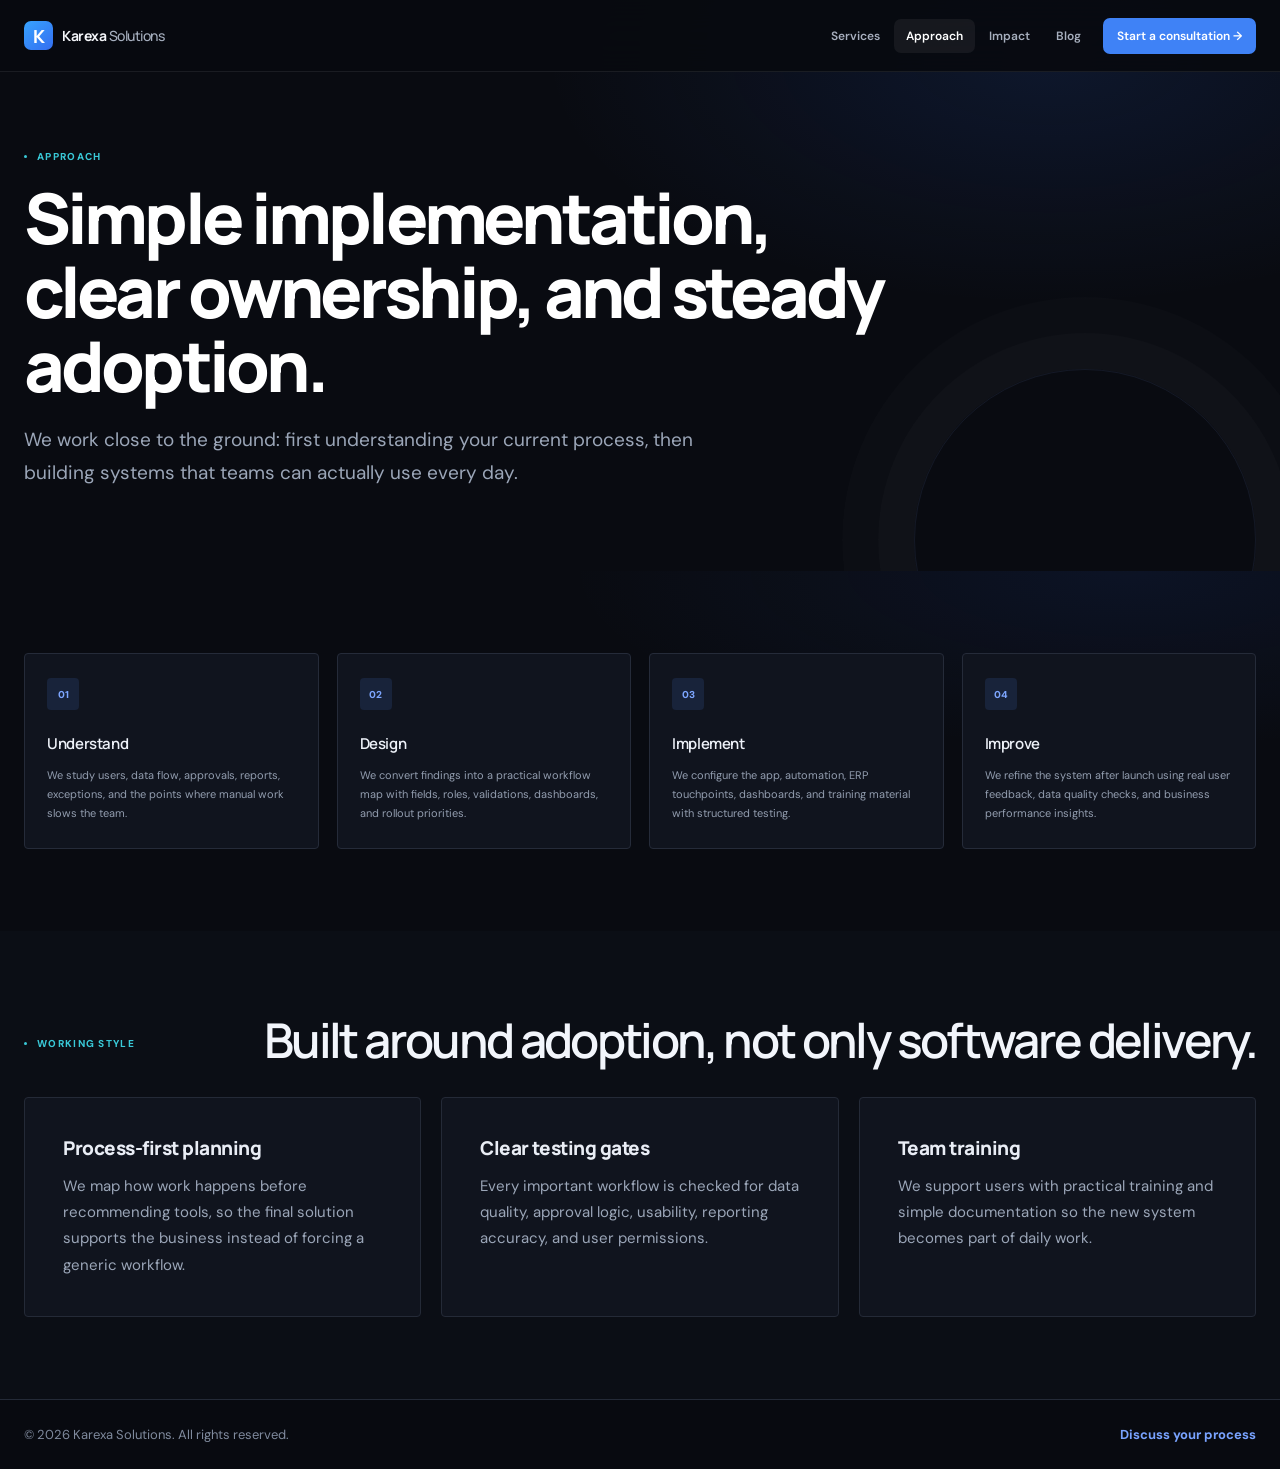
==== commit a7347729: "Redesign Karexa site to match dark blue reference Co-authored-by: Copilot <223556219+Copilot@users.n" ====
--- a/approach.html
+++ b/approach.html
@@ -8,12 +8,13 @@
       name="description"
       content="Learn how Karexa Solutions studies, designs, implements, and improves digital workflows for small and growing businesses."
     />
-    <link rel="stylesheet" href="site.css?v=logo-theme-background-20261020" />
+    <link rel="stylesheet" href="site.css?v=reference-dark-redesign-20261020" />
   </head>
   <body>
     <header class="site-header">
       <a class="brand" href="index.html" aria-label="Karexa Solutions home">
-        <img class="brand-logo" src="assets/karexa-logo-web.png" alt="Karexa Solutions" />
+        <span class="brand-mark" aria-hidden="true">K</span>
+        <span class="brand-name">Karexa <span>Solutions</span></span>
       </a>
       <button class="menu-toggle" type="button" aria-expanded="false" aria-controls="site-nav">
         <span></span>
@@ -25,7 +26,7 @@
         <a class="active" href="approach.html">Approach</a>
         <a href="impact.html">Impact</a>
         <a href="blog.html">Blog</a>
-        <a href="contact.html">Contact</a>
+        <a href="contact.html">Start a consultation <span aria-hidden="true">→</span></a>
       </nav>
     </header>
 
--- a/site.css
+++ b/site.css
@@ -1115,3 +1115,831 @@
     transition-duration: 0.01ms !important;
   }
 }
+
+:root {
+  color-scheme: dark;
+  --ink: #f2f5fb;
+  --muted: #9ba6b8;
+  --line: #252b39;
+  --paper: #090b11;
+  --mist: #0d1018;
+  --teal: #38c7d5;
+  --teal-dark: #21a9c2;
+  --blue: #3f82f6;
+  --navy: #101522;
+  --deep-navy: #090b11;
+  --gold: #38c7d5;
+  --shadow: 0 20px 48px rgba(0, 0, 0, 0.34);
+  --soft-shadow: 0 12px 30px rgba(0, 0, 0, 0.2);
+}
+
+html {
+  scroll-padding-top: 82px;
+}
+
+body {
+  color: var(--ink);
+  background: var(--paper);
+}
+
+.site-header {
+  height: 72px;
+  border-bottom-color: rgba(255, 255, 255, 0.08);
+  background: rgba(8, 10, 16, 0.92);
+  box-shadow: none;
+}
+
+.brand {
+  gap: 9px;
+}
+
+.brand-mark {
+  display: grid;
+  width: 29px;
+  height: 29px;
+  place-items: center;
+  border-radius: 7px;
+  color: #ffffff;
+  background: linear-gradient(140deg, #37a3ff, #346ef0);
+  font-family: Manrope, sans-serif;
+  font-size: 18px;
+  font-weight: 800;
+  line-height: 1;
+}
+
+.brand-name {
+  color: #f4f6fa;
+  font-family: Manrope, sans-serif;
+  font-size: 14px;
+  font-weight: 700;
+  letter-spacing: -0.035em;
+}
+
+.brand-name span {
+  color: #a6afbf;
+  font-weight: 500;
+}
+
+.site-nav {
+  gap: 2px;
+}
+
+.site-nav a {
+  padding: 9px 12px;
+  color: #a7afbe;
+  font-size: 12px;
+  font-weight: 600;
+}
+
+.site-nav a:hover,
+.site-nav a:focus-visible,
+.site-nav a.active {
+  color: #ffffff;
+  background: rgba(255, 255, 255, 0.06);
+}
+
+.site-nav a:last-child,
+.site-nav a:last-child:hover,
+.site-nav a:last-child:focus-visible {
+  margin-left: 8px;
+  padding: 10px 14px;
+  color: #ffffff;
+  background: var(--blue);
+  box-shadow: none;
+}
+
+.menu-toggle {
+  border-color: #2a3040;
+  background: #111521;
+}
+
+.menu-toggle span {
+  background: #e8edf7;
+}
+
+.hero {
+  grid-template-columns: minmax(0, 1fr) minmax(0, 0.98fr);
+  align-items: center;
+  gap: clamp(42px, 6vw, 86px);
+  min-height: 580px;
+  padding: 126px max(24px, calc((100vw - var(--content-width)) / 2)) 64px;
+  background:
+    radial-gradient(ellipse at 82% 42%, rgba(50, 110, 245, 0.12), transparent 36%),
+    #090b11;
+}
+
+.hero-content {
+  width: 100%;
+  max-width: 600px;
+}
+
+.eyebrow,
+.section-kicker {
+  color: #39c8d7;
+  font-size: 10px;
+  letter-spacing: 0.13em;
+}
+
+.eyebrow::before,
+.section-kicker::before {
+  width: 3px;
+  height: 3px;
+  border-radius: 50%;
+}
+
+.hero h1 {
+  max-width: 580px;
+  font-size: clamp(48px, 5.4vw, 72px);
+  font-weight: 600;
+  letter-spacing: -0.065em;
+  line-height: 1.05;
+}
+
+.hero-highlight,
+.accent-text {
+  color: var(--blue);
+}
+
+.hero-copy {
+  max-width: 465px;
+  margin-top: 16px;
+  color: #9ba6b8;
+  font-size: 14px;
+  line-height: 1.75;
+}
+
+.hero-actions {
+  align-items: center;
+  gap: 24px;
+  margin-top: 24px;
+}
+
+.button {
+  min-height: 44px;
+  padding: 0 17px;
+  border-radius: 3px;
+  font-size: 12px;
+  font-weight: 700;
+}
+
+.button.primary,
+.button.primary:hover {
+  color: #ffffff;
+  background: var(--blue);
+  box-shadow: 0 8px 22px rgba(42, 105, 237, 0.24);
+}
+
+.button.secondary {
+  color: #d9dfeb;
+  border-color: #363d4d;
+  background: transparent;
+}
+
+.text-link {
+  color: #c9d1df;
+  font-size: 12px;
+  font-weight: 600;
+  text-decoration: none;
+}
+
+.text-link:hover {
+  color: #ffffff;
+}
+
+.hero-proof {
+  display: flex;
+  align-items: center;
+  gap: 12px;
+  margin-top: 32px;
+}
+
+.proof-avatars {
+  display: flex;
+  padding-left: 3px;
+}
+
+.proof-avatars span {
+  display: grid;
+  width: 23px;
+  height: 23px;
+  place-items: center;
+  margin-left: -3px;
+  border: 1px solid #111722;
+  border-radius: 50%;
+  color: #e8efff;
+  background: #273754;
+  font-size: 8px;
+  font-weight: 800;
+}
+
+.proof-avatars span:nth-child(2) {
+  background: #315275;
+}
+
+.proof-avatars span:nth-child(3) {
+  background: #38609c;
+}
+
+.hero-proof p {
+  color: #808b9e;
+  font-size: 9px;
+  line-height: 1.5;
+}
+
+.hero-proof strong {
+  color: #e6eaf2;
+  font-size: 10px;
+}
+
+.hero-visual {
+  position: relative;
+  min-width: 0;
+  overflow: hidden;
+  aspect-ratio: 1.25;
+  border: 1px solid rgba(120, 144, 255, 0.19);
+  background: #101524;
+  box-shadow: 0 18px 58px rgba(34, 72, 172, 0.16);
+}
+
+.hero-visual::after {
+  position: absolute;
+  inset: 0;
+  background: linear-gradient(140deg, rgba(11, 16, 31, 0.04), rgba(8, 11, 20, 0.28));
+  content: "";
+  pointer-events: none;
+}
+
+.hero-visual img {
+  position: absolute;
+  top: -6%;
+  right: 0;
+  display: block;
+  width: auto;
+  max-width: none;
+  height: 112%;
+  object-fit: cover;
+  filter: hue-rotate(38deg) saturate(0.72) brightness(0.76);
+}
+
+.visual-status,
+.visual-caption {
+  position: absolute;
+  z-index: 1;
+  display: flex;
+  align-items: center;
+  background: rgba(10, 14, 24, 0.88);
+  box-shadow: 0 6px 20px rgba(0, 0, 0, 0.24);
+}
+
+.visual-status {
+  top: 14px;
+  right: 14px;
+  gap: 8px;
+  padding: 8px 10px;
+  color: #dae2f2;
+  font-size: 9px;
+}
+
+.visual-status span {
+  width: 6px;
+  height: 6px;
+  border-radius: 50%;
+  background: #37d3a2;
+  box-shadow: 0 0 9px rgba(55, 211, 162, 0.7);
+}
+
+.visual-status strong {
+  color: #7da6ff;
+}
+
+.visual-caption {
+  right: 14px;
+  bottom: 14px;
+  flex-direction: column;
+  align-items: flex-start;
+  gap: 4px;
+  padding: 10px 12px;
+}
+
+.visual-caption span {
+  color: #7da6ff;
+  font-size: 7px;
+  font-weight: 800;
+  letter-spacing: 0.12em;
+}
+
+.visual-caption strong {
+  color: #f0f3fa;
+  font-size: 11px;
+}
+
+.metrics-strip {
+  display: grid;
+  grid-template-columns: 150px 205px minmax(0, 1fr);
+  align-items: center;
+  gap: 24px;
+  max-width: var(--content-width);
+  min-height: 72px;
+  margin: 0 auto;
+  padding: 13px 24px;
+  border-top: 1px solid #202532;
+  border-bottom: 1px solid #202532;
+}
+
+.metrics-strip div {
+  display: flex;
+  align-items: baseline;
+  gap: 9px;
+}
+
+.metrics-strip strong {
+  color: #43a1ff;
+  font-family: Manrope, sans-serif;
+  font-size: 17px;
+}
+
+.metrics-strip span,
+.metrics-strip p {
+  color: #97a1b2;
+  font-size: 10px;
+}
+
+.metrics-strip p {
+  justify-self: end;
+  color: #788396;
+}
+
+.intro,
+.section,
+.approach,
+.impact,
+.contact {
+  padding: 82px max(24px, calc((100vw - var(--content-width)) / 2));
+}
+
+.intro {
+  background: #090b11;
+}
+
+.intro h2,
+.section-head h2,
+.impact h2,
+.contact h2,
+.approach .section-head h2 {
+  color: #f2f5fb;
+  font-size: clamp(32px, 4vw, 48px);
+  font-weight: 600;
+  letter-spacing: -0.055em;
+  line-height: 1.12;
+}
+
+.intro p,
+.service-card p,
+.steps p,
+.contact p {
+  color: #9ba6b8;
+  font-size: 14px;
+  line-height: 1.75;
+}
+
+.section {
+  background: #0b0e15;
+}
+
+.section-head {
+  display: flex;
+  align-items: end;
+  justify-content: space-between;
+  gap: 30px;
+  max-width: none;
+  margin-bottom: 30px;
+}
+
+.section-head > p {
+  max-width: 330px;
+  color: #8e99ab;
+  font-size: 12px;
+  line-height: 1.7;
+}
+
+.service-grid {
+  grid-template-columns: repeat(3, minmax(0, 1fr));
+  gap: 12px;
+}
+
+.service-card,
+.detail-card,
+.blog-card,
+.metric-grid article,
+.feature-list article {
+  border-color: #242a37;
+  border-radius: 4px;
+  background: #10141e;
+  box-shadow: none;
+}
+
+.service-card {
+  padding: 22px 20px;
+}
+
+.service-card:hover,
+.detail-card:hover,
+.blog-card:hover,
+.feature-list article:hover {
+  transform: translateY(-3px);
+  border-color: #385b9e;
+  box-shadow: 0 14px 35px rgba(0, 0, 0, 0.2);
+}
+
+.service-icon {
+  width: 34px;
+  height: 34px;
+  margin-bottom: 26px;
+  border-color: #263a5e;
+  border-radius: 4px;
+  color: #7da6ff;
+  background: #131d31;
+  font-size: 10px;
+}
+
+.service-card:nth-child(2) .service-icon,
+.service-card:nth-child(3) .service-icon {
+  color: #7da6ff;
+  border-color: #263a5e;
+  background: #131d31;
+}
+
+.service-card h3,
+.steps h3 {
+  color: #e9edf5;
+  font-size: 15px;
+  font-weight: 600;
+}
+
+.service-card p,
+.steps p {
+  color: #8d98aa;
+  font-size: 11px;
+  line-height: 1.7;
+}
+
+.approach {
+  background:
+    radial-gradient(ellipse at 88% 0%, rgba(46, 102, 235, 0.09), transparent 35%),
+    #090b11;
+}
+
+.approach .section-head {
+  display: block;
+}
+
+.steps article {
+  border-color: #252b39;
+  border-radius: 4px;
+  background: #10141e;
+}
+
+.steps span {
+  width: 32px;
+  height: 32px;
+  border-radius: 4px;
+  color: #7da6ff;
+  background: #18233a;
+  font-size: 10px;
+}
+
+.steps h3 {
+  color: #edf1f8;
+}
+
+.steps p {
+  color: #929daf;
+}
+
+.process-page .steps article {
+  border-color: #252b39;
+  background: #10141e;
+  box-shadow: none;
+}
+
+.process-page .steps span {
+  color: #7da6ff;
+  background: #18233a;
+}
+
+.process-page .steps h3 {
+  color: #edf1f8;
+}
+
+.process-page .steps p {
+  color: #929daf;
+}
+
+.impact {
+  background: #0d1018;
+}
+
+.impact > div {
+  border-color: #262c39;
+  border-radius: 4px;
+  background: #11151f;
+  box-shadow: none;
+}
+
+.impact p,
+.detail-card p,
+.blog-card p,
+.metric-grid p,
+.feature-list p {
+  color: #9ba6b8;
+}
+
+.detail-card ul {
+  color: #b1bac9;
+}
+
+.use-case-list span {
+  border-color: #2a3140;
+  border-radius: 3px;
+  color: #bac4d4;
+  background: #11151e;
+  font-size: 12px;
+}
+
+.feature-list h3,
+.metric-grid strong {
+  color: #e9edf5;
+}
+
+.metric-grid strong,
+.blog-card span,
+.blog-card a {
+  color: #76a1ff;
+}
+
+.blog-card span {
+  background: #17213a;
+}
+
+.contact {
+  background:
+    radial-gradient(ellipse at 90% 20%, rgba(53, 114, 245, 0.13), transparent 36%),
+    #090b11;
+}
+
+.contact-panel {
+  padding: 22px;
+  border: 1px solid #293143;
+  border-radius: 4px;
+  background: #11151f;
+}
+
+.contact-line {
+  border-bottom-color: #29303d;
+}
+
+.contact-line span {
+  color: #8e99ab;
+}
+
+.contact-line strong {
+  color: #edf1f8;
+  font-size: 14px;
+}
+
+.page-hero {
+  padding-top: 142px;
+  background:
+    radial-gradient(ellipse at 82% 10%, rgba(50, 110, 245, 0.12), transparent 34%),
+    #090b11;
+}
+
+.page-hero::after {
+  border-color: rgba(115, 145, 224, 0.1);
+  box-shadow: 0 0 0 36px rgba(255, 255, 255, 0.015), 0 0 0 72px rgba(255, 255, 255, 0.01);
+}
+
+.page-hero p {
+  color: #9ba6b8;
+}
+
+.inquiry-section,
+.admin-section {
+  background: #0b0e15;
+}
+
+.inquiry-section .section-head p {
+  color: #9ba6b8;
+}
+
+.inquiry-form,
+.admin-card {
+  border-color: #282e3c;
+  border-radius: 4px;
+  background: #11151f;
+  box-shadow: none;
+}
+
+.form-grid label,
+.admin-login-form label {
+  color: #c1cada;
+}
+
+.inquiry-form input,
+.inquiry-form select,
+.inquiry-form textarea,
+.admin-login-form input {
+  border-color: #303747;
+  border-radius: 3px;
+  color: #f2f5fb;
+  background: #0b0e15;
+}
+
+.inquiry-form input::placeholder,
+.inquiry-form textarea::placeholder {
+  color: #727e91;
+}
+
+.inquiry-form input:focus-visible,
+.inquiry-form select:focus-visible,
+.inquiry-form textarea:focus-visible,
+.admin-login-form input:focus-visible {
+  border-color: #4b83ed;
+  outline: 3px solid rgba(63, 130, 246, 0.2);
+}
+
+.form-status {
+  color: #ff9c9c;
+}
+
+.form-status.success {
+  color: #77dbb2;
+}
+
+.thanks-dialog {
+  border-color: #2b3242;
+  color: #f2f5fb;
+  background: #11151f;
+}
+
+.thanks-dialog::backdrop {
+  background: rgba(1, 3, 8, 0.78);
+}
+
+.thanks-content p {
+  color: #9ba6b8;
+}
+
+.footer {
+  border-top-color: #242a37;
+  color: #7f8a9d;
+  background: #080a10;
+}
+
+.footer a {
+  color: #79a3ff;
+}
+
+@media (max-width: 1000px) {
+  .service-grid {
+    grid-template-columns: repeat(2, minmax(0, 1fr));
+  }
+
+  .hero {
+    gap: 36px;
+  }
+}
+
+@media (max-width: 820px) {
+  .site-header {
+    height: 68px;
+  }
+
+  .site-nav {
+    inset: 68px 0 auto;
+    border-bottom-color: #292f3d;
+    background: #0b0e15;
+    box-shadow: 0 18px 32px rgba(0, 0, 0, 0.45);
+  }
+
+  .site-nav a,
+  .site-nav a.active {
+    color: #c6cedb;
+    background: transparent;
+  }
+
+  .site-nav a:last-child,
+  .site-nav a:last-child:hover,
+  .site-nav a:last-child:focus-visible {
+    margin: 6px 0 0;
+    color: #ffffff;
+    background: var(--blue);
+  }
+
+  .site-nav a:hover,
+  .site-nav a:focus-visible,
+  .site-nav a.active {
+    color: #ffffff;
+    background: rgba(255, 255, 255, 0.08);
+  }
+
+  .hero {
+    grid-template-columns: minmax(0, 1fr) minmax(0, 0.9fr);
+    min-height: 0;
+    padding-top: 116px;
+  }
+
+  .hero h1 {
+    font-size: clamp(44px, 7vw, 60px);
+  }
+
+  .intro,
+  .section,
+  .approach,
+  .impact,
+  .contact {
+    padding-top: 68px;
+    padding-bottom: 68px;
+  }
+}
+
+@media (max-width: 620px) {
+  .site-header {
+    padding-right: 18px;
+    padding-left: 18px;
+  }
+
+  .site-nav {
+    padding: 14px 18px 22px;
+  }
+
+  .hero {
+    grid-template-columns: 1fr;
+    gap: 32px;
+    padding: 112px 22px 36px;
+  }
+
+  .hero h1 {
+    max-width: 500px;
+    font-size: clamp(48px, 13vw, 62px);
+  }
+
+  .hero-copy {
+    font-size: 14px;
+  }
+
+  .hero-actions {
+    gap: 18px;
+  }
+
+  .hero-visual {
+    aspect-ratio: 1.3;
+  }
+
+  .metrics-strip {
+    grid-template-columns: 1fr 1fr;
+    gap: 12px;
+    margin: 0 22px;
+    padding: 16px 0;
+  }
+
+  .metrics-strip p {
+    grid-column: 1 / -1;
+    justify-self: start;
+  }
+
+  .intro,
+  .section,
+  .approach,
+  .impact,
+  .contact {
+    padding: 56px 22px;
+  }
+
+  .section-head {
+    display: block;
+  }
+
+  .section-head > p {
+    margin-top: 14px;
+  }
+
+  .service-grid,
+  .steps,
+  .detail-grid,
+  .blog-grid,
+  .metric-grid,
+  .feature-list,
+  .form-grid {
+    grid-template-columns: 1fr;
+  }
+
+  .detail-card.wide,
+  .form-field-wide {
+    grid-column: auto;
+  }
+
+  .footer {
+    padding: 22px;
+  }
+}
